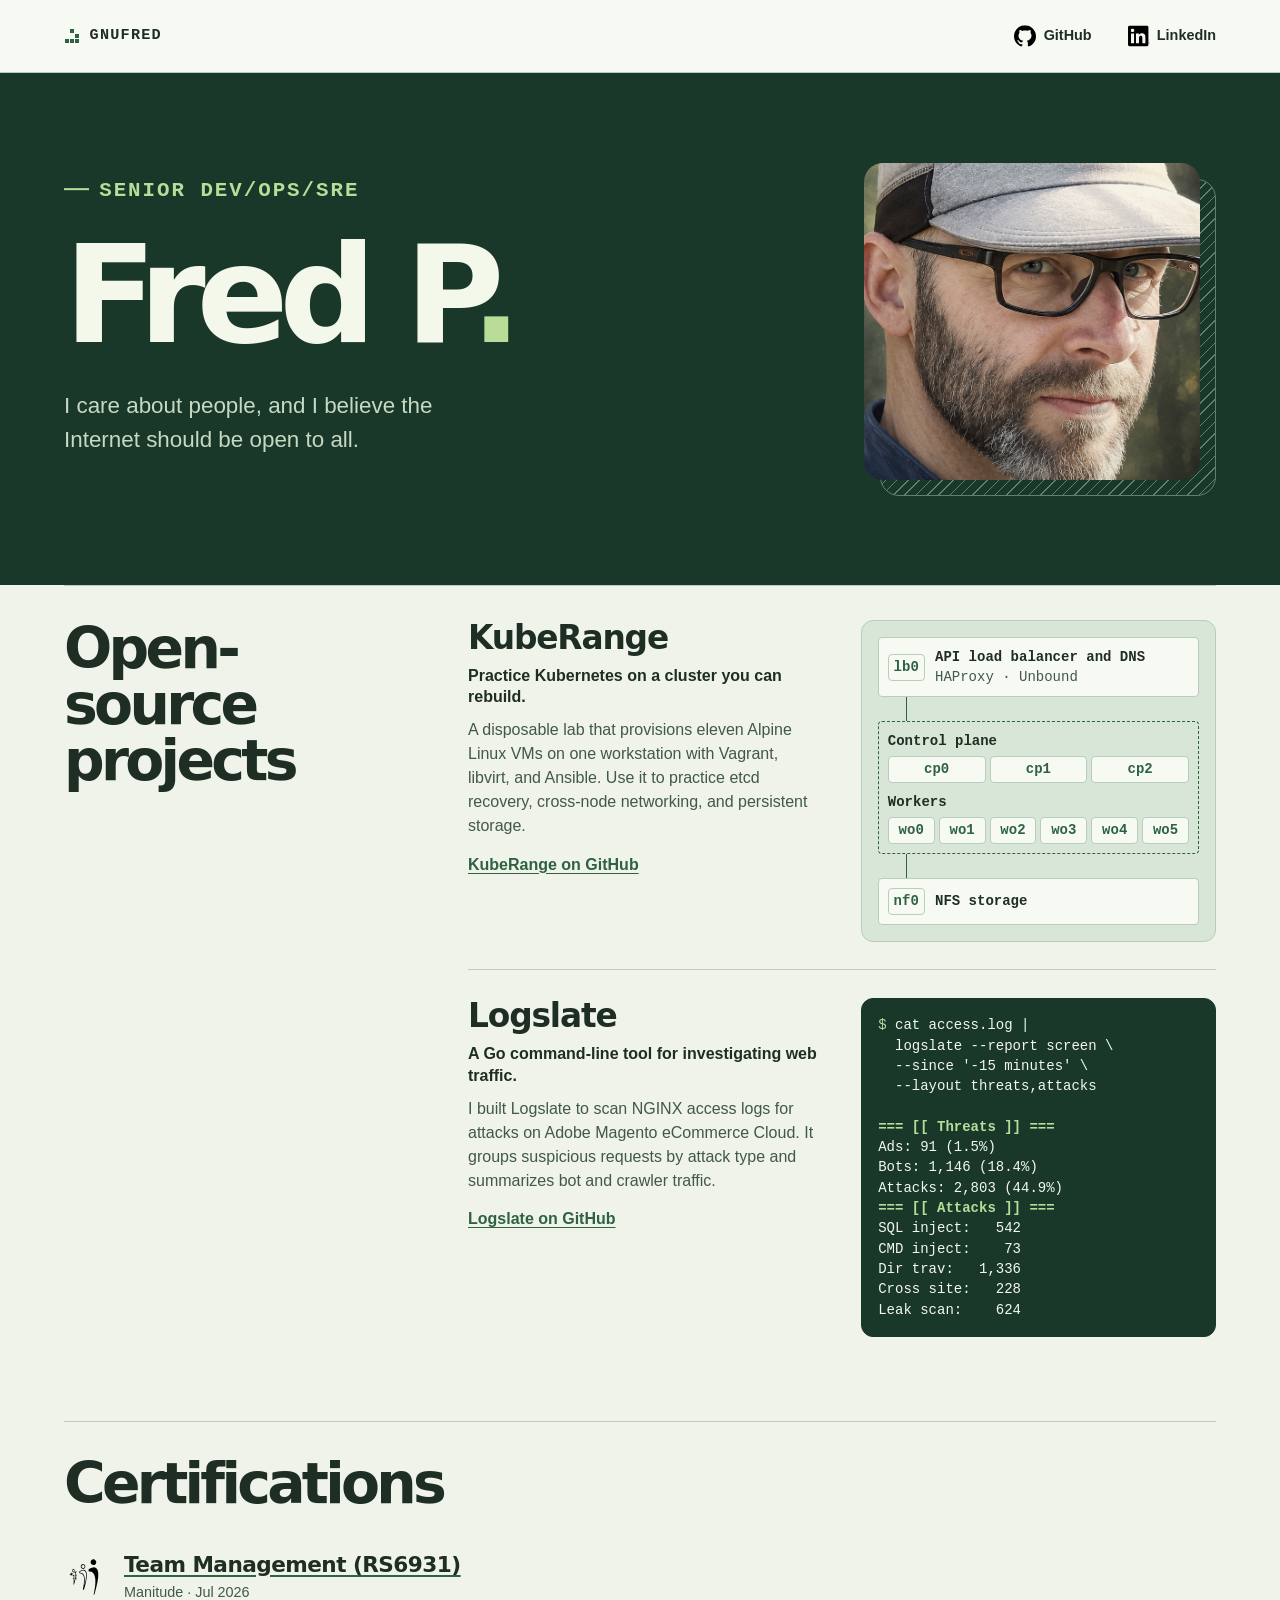
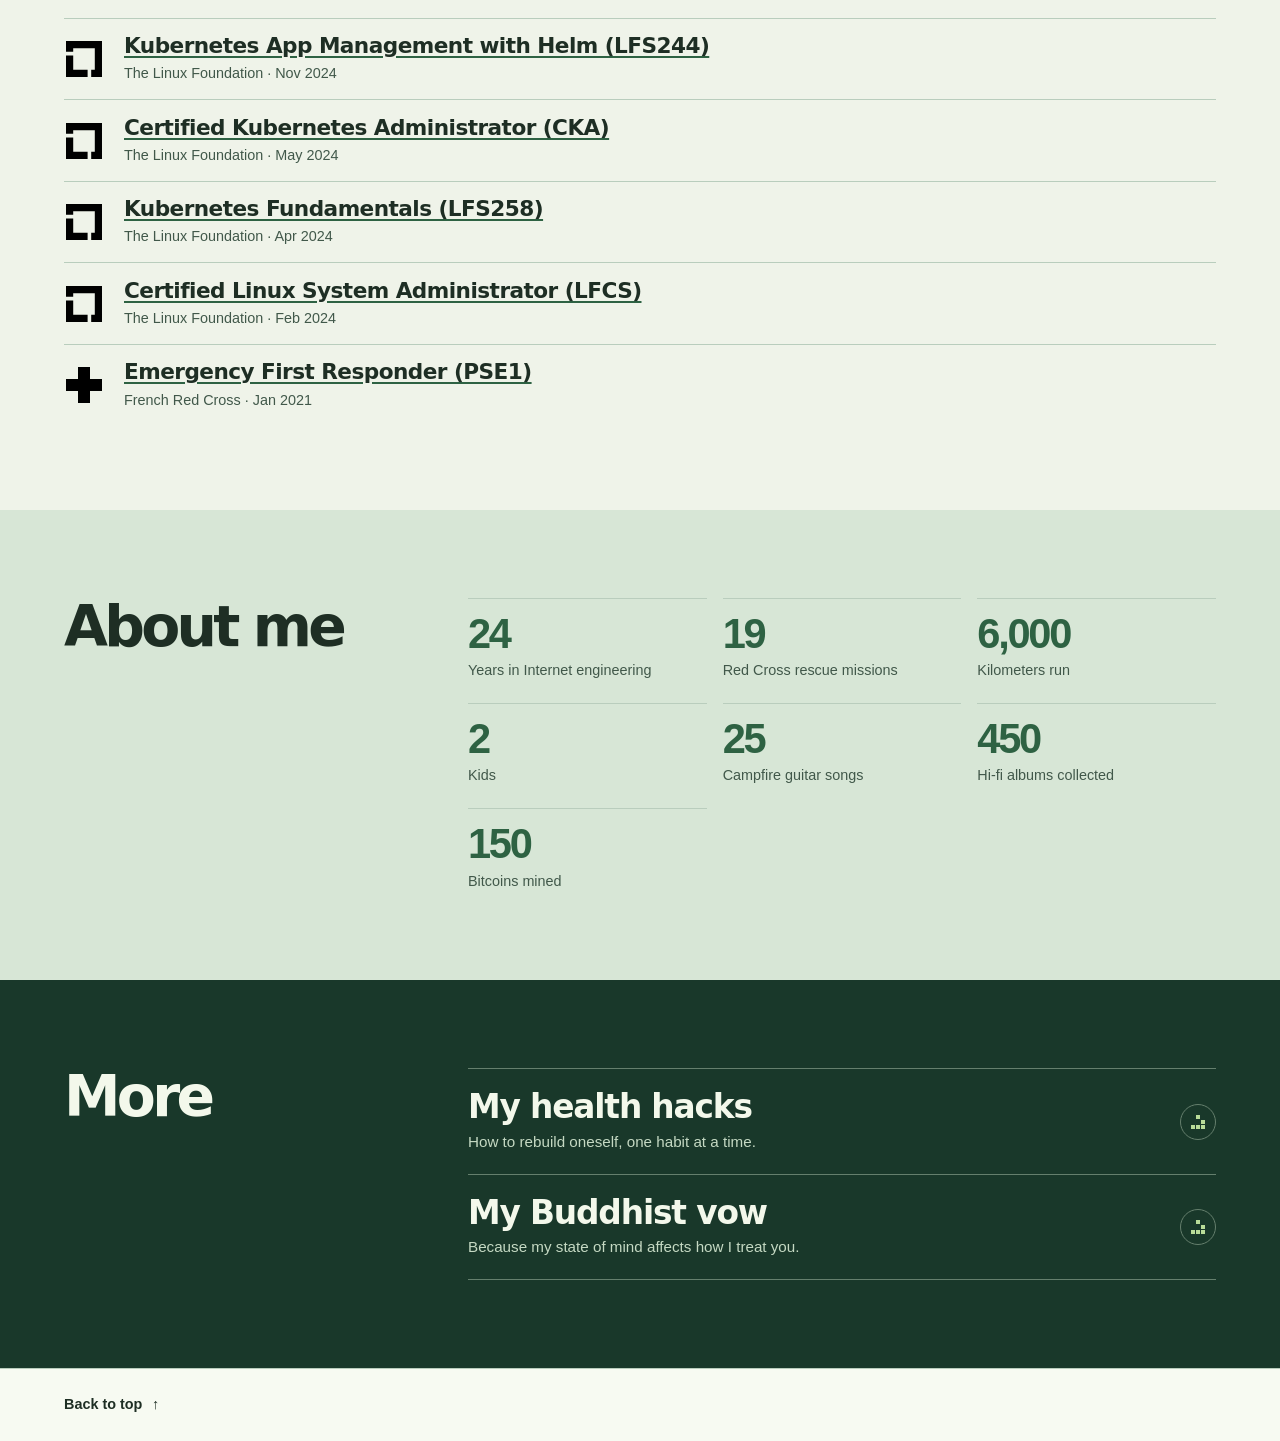
==== docs/index.html @ 196056a7 "Apply Canopy theme across portfolio" ====
<!doctype html>
<html lang="en">
<head>
  <meta charset="utf-8">
  <meta name="viewport" content="width=device-width, initial-scale=1">
  <meta name="description" content="Fred Potvin, also known as GNUFRED. Internet engineer, Senior SRE, and maker of open-source tools in Go.">
  <meta name="theme-color" content="#f7faf2" media="(prefers-color-scheme: light)">
  <meta name="theme-color" content="#1b2921" media="(prefers-color-scheme: dark)">
  <title>Fred Potvin · GNUFRED</title>
  <link rel="icon" type="image/png" href="favicon.png">
  <link rel="stylesheet" href="styles.css">
</head>
<body id="top" class="home-page">
  <a class="skip" href="#main">Skip to content</a>

  <header class="site-header">
    <div class="wrap site-bar">
      <a class="wordmark" href="#top">GNUFRED</a>
      <nav class="site-links" aria-label="Profile links">
        <a href="https://github.com/gnufred">
          <img src="logos/github.svg" alt="" width="22" height="22">
          GitHub
        </a>
        <a href="https://www.linkedin.com/in/gnufred/">
          <img src="logos/linkedin.svg" alt="" width="22" height="22">
          LinkedIn
        </a>
      </nav>
    </div>
  </header>

  <main id="main" tabindex="-1">
    <section class="forest-band" aria-labelledby="intro-heading">
      <div class="wrap hero">
        <div>
          <p class="overline">Senior Dev/Ops/SRE</p>
          <h1 id="intro-heading">Fred P<b aria-hidden="true">.</b></h1>
          <p class="hero-description">I care about people, and I believe the Internet should be open to all.</p>
        </div>
        <figure class="portrait">
          <img src="avatar.webp" alt="Portrait of Fred Potvin" width="740" height="740">
        </figure>
      </div>
    </section>

    <section id="projects" class="wrap section-grid projects" aria-labelledby="projects-heading">
      <h2 id="projects-heading" class="section-title">Open-source projects</h2>

      <div>
        <article class="project" aria-labelledby="kuberange-heading">
          <div>
            <h3 id="kuberange-heading">KubeRange</h3>
            <p class="project-tagline">Practice Kubernetes on a cluster you can rebuild.</p>
            <p class="project-summary">
              A disposable lab that provisions eleven Alpine Linux VMs on one workstation with Vagrant, libvirt, and
              Ansible. Use it to practice etcd recovery, cross-node networking, and persistent storage.
            </p>
            <a class="project-link" href="https://github.com/gnufred/kuberange">KubeRange on GitHub</a>
          </div>

          <figure class="project-example topology" aria-label="KubeRange VM topology">
            <div class="topology-service">
              <code class="vm">lb0</code>
              <div>
                <p class="topology-role">API load balancer and DNS</p>
                <p class="topology-detail">HAProxy · Unbound</p>
              </div>
            </div>
            <div class="topology-connection" aria-hidden="true"></div>

            <div class="topology-cluster" role="group" aria-label="Control plane and workers">
              <p class="topology-role">Control plane</p>
              <ul class="vm-list" role="list" aria-label="Control plane nodes">
                <li><code class="vm">cp0</code></li>
                <li><code class="vm">cp1</code></li>
                <li><code class="vm">cp2</code></li>
              </ul>
              <p class="topology-role">Workers</p>
              <ul class="vm-list worker-nodes" role="list" aria-label="Worker nodes">
                <li><code class="vm">wo0</code></li>
                <li><code class="vm">wo1</code></li>
                <li><code class="vm">wo2</code></li>
                <li><code class="vm">wo3</code></li>
                <li><code class="vm">wo4</code></li>
                <li><code class="vm">wo5</code></li>
              </ul>
            </div>

            <div class="topology-connection" aria-hidden="true"></div>
            <div class="topology-service">
              <code class="vm">nf0</code>
              <p class="topology-role">NFS storage</p>
            </div>
          </figure>
        </article>

        <article class="project" aria-labelledby="logslate-heading">
          <div>
            <h3 id="logslate-heading">Logslate</h3>
            <p class="project-tagline">A Go command-line tool for investigating web traffic.</p>
            <p class="project-summary">
              I built Logslate to scan NGINX access logs for attacks on Adobe Magento eCommerce Cloud. It groups
              suspicious requests by attack type and summarizes bot and crawler traffic.
            </p>
            <a class="project-link" href="https://github.com/gnufred/logslate">Logslate on GitHub</a>
          </div>

          <figure class="project-example log-report" aria-label="Illustrative Logslate report for a 15-minute attack burst">
            <pre><code><span class="terminal-prompt" aria-hidden="true">$ </span>cat access.log |
  logslate --report screen \
  --since '-15 minutes' \
  --layout threats,attacks</code>

<strong class="report-section">=== [[ Threats ]] ===</strong>
Ads: 91 (1.5%)
Bots: 1,146 (18.4%)
Attacks: 2,803 (44.9%)
<strong class="report-section">=== [[ Attacks ]] ===</strong>
SQL inject:   542
CMD inject:    73
Dir trav:   1,336
Cross site:   228
Leak scan:    624</pre>
          </figure>
        </article>
      </div>
    </section>

    <section id="certifications" class="wrap credentials" aria-labelledby="certifications-heading">
      <h2 id="certifications-heading" class="section-title">Certifications</h2>
      <ul class="credential-list" role="list">
        <li>
          <img src="logos/manitude.svg" alt="" width="36" height="36">
          <div>
            <h3>
              <a
                href="https://media.licdn.com/dms/image/v2/D4E2DAQHZN0grtKJC2w/profile-treasury-document-images_1280/B4EZ9gdmr2JkAg-/1/1784029801966?e=1796256000&amp;v=beta&amp;t=R4Opvwq05md3q-zzo11zj33xvvOJPJdWmqBcYM3lA8s"
                target="_blank"
                rel="noopener"
              >
                Team Management (RS6931)
              </a>
            </h3>
            <p>Manitude · <time datetime="2026-07-14">Jul 2026</time></p>
          </div>
        </li>
        <li>
          <img src="logos/linux-foundation.svg" alt="" width="36" height="36">
          <div>
            <h3>
              <a
                href="https://ti-user-certificates.s3.amazonaws.com/e0df7fbf-a057-42af-8a1f-590912be5460/2b01f0e0-397b-49b8-a81e-1f0628e10548-frdric-potvin-897eb1f2-0c5d-432e-9e14-5fa20504a81c-certificate.pdf"
                target="_blank"
                rel="noopener"
              >
                Kubernetes App Management with Helm (LFS244)
              </a>
            </h3>
            <p>The Linux Foundation · <time datetime="2024-11-04">Nov 2024</time></p>
          </div>
        </li>
        <li>
          <img src="logos/linux-foundation.svg" alt="" width="36" height="36">
          <div>
            <h3>
              <a
                href="https://ti-user-certificates.s3.amazonaws.com/e0df7fbf-a057-42af-8a1f-590912be5460/2b01f0e0-397b-49b8-a81e-1f0628e10548-frdric-potvin-e4366b32-2f13-452a-accb-adf0ece8782f-certificate.pdf"
                target="_blank"
                rel="noopener"
              >
                Certified Kubernetes Administrator (CKA)
              </a>
            </h3>
            <p>The Linux Foundation · <time datetime="2024-05-13">May 2024</time></p>
          </div>
        </li>
        <li>
          <img src="logos/linux-foundation.svg" alt="" width="36" height="36">
          <div>
            <h3>
              <a
                href="https://ti-user-certificates.s3.amazonaws.com/e0df7fbf-a057-42af-8a1f-590912be5460/2b01f0e0-397b-49b8-a81e-1f0628e10548-frederic-potvin-71e80add-19bb-489d-bf43-bf83a5e9be5e-certificate.pdf"
                target="_blank"
                rel="noopener"
              >
                Kubernetes Fundamentals (LFS258)
              </a>
            </h3>
            <p>The Linux Foundation · <time datetime="2024-04-23">Apr 2024</time></p>
          </div>
        </li>
        <li>
          <img src="logos/linux-foundation.svg" alt="" width="36" height="36">
          <div>
            <h3>
              <a
                href="https://ti-user-certificates.s3.amazonaws.com/e0df7fbf-a057-42af-8a1f-590912be5460/2b01f0e0-397b-49b8-a81e-1f0628e10548-frederic-potvin-5a5f270c-2b75-45e6-b648-f28a23c01577-certificate.pdf"
                target="_blank"
                rel="noopener"
              >
                Certified Linux System Administrator (LFCS)
              </a>
            </h3>
            <p>The Linux Foundation · <time datetime="2024-02-05">Feb 2024</time></p>
          </div>
        </li>
        <li>
          <img src="logos/french-red-cross.svg" alt="" width="36" height="36">
          <div>
            <h3>
              <a
                href="https://media.licdn.com/dms/image/v2/D4E2DAQExrx0nOdPYRg/profile-treasury-image-shrink_8192_8192/profile-treasury-image-shrink_8192_8192/0/1704968006458?e=1795701600&amp;v=beta&amp;t=cQWqxdscvi65X_H1qLHJUyTClcILxbLe9xKwZqeEB6w"
                target="_blank"
                rel="noopener"
              >
                Emergency First Responder (PSE1)
              </a>
            </h3>
            <p>French Red Cross · <time datetime="2021-01">Jan 2021</time></p>
          </div>
        </li>
      </ul>
    </section>

    <section id="about" class="about" aria-labelledby="about-heading">
      <div class="wrap section-grid">
        <h2 id="about-heading" class="section-title">About me</h2>
        <dl class="facts">
          <div>
            <dt>Years in Internet engineering</dt>
            <dd>24</dd>
          </div>
          <div>
            <dt>Red Cross rescue missions</dt>
            <dd>19</dd>
          </div>
          <div>
            <dt>Kilometers run</dt>
            <dd>6,000</dd>
          </div>
          <div>
            <dt>Kids</dt>
            <dd>2</dd>
          </div>
          <div>
            <dt>Campfire guitar songs</dt>
            <dd>25</dd>
          </div>
          <div>
            <dt>Hi-fi albums collected</dt>
            <dd>450</dd>
          </div>
          <div>
            <dt>Bitcoins mined</dt>
            <dd>150</dd>
          </div>
        </dl>
      </div>
    </section>

    <section id="more" class="more forest-band" aria-labelledby="more-heading">
      <div class="wrap section-grid">
        <h2 id="more-heading" class="section-title">More</h2>
        <div class="stories">
          <a
            class="story-link"
            id="health-hacks"
            href="health-hacks.html"
            aria-labelledby="health-title"
            aria-describedby="health-hacks-description"
          >
            <h3 class="story-title" id="health-title">My health hacks</h3>
            <p class="story-description" id="health-hacks-description">How to rebuild oneself, one habit at a time.</p>
            <span class="story-mark" aria-hidden="true"></span>
          </a>
          <a
            class="story-link"
            id="buddhist-vow"
            href="buddhist-vow.html"
            aria-labelledby="vow-title"
            aria-describedby="buddhist-vow-description"
          >
            <h3 class="story-title" id="vow-title">My Buddhist vow</h3>
            <p class="story-description" id="buddhist-vow-description">Because my state of mind affects how I treat you.</p>
            <span class="story-mark" aria-hidden="true"></span>
          </a>
        </div>
      </div>
    </section>
  </main>

  <footer class="site-footer">
    <nav class="wrap site-bar" aria-label="Footer navigation">
      <a href="#top">Back to top&nbsp;<span aria-hidden="true">↑</span></a>
    </nav>
  </footer>
</body>
</html>
---- docs/styles.css ----
:root {
  color-scheme: light;
  --paper: #eff3e9;
  --surface: #f7faf2;
  --ink: #1e2e24;
  --muted: #41584a;
  --line: #b9cdbd;
  --sage: #d7e6d6;
  --moss: #2e6243;
  --pine: #19382a;
  --on-pine: #f3f8eb;
  --on-pine-muted: #c5d9c3;
  --on-pine-accent: #b9dc99;
  --on-pine-line: color-mix(in srgb, var(--on-pine-muted) 44%, var(--pine));
  --link-visited: #644e67;
  --sans: "Helvetica Neue", Arial, sans-serif;
  --display: system-ui, sans-serif;
  --mono: "SFMono-Regular", Consolas, "Liberation Mono", monospace;
  --gutter: clamp(1.25rem, 5vw, 4rem);
}

@media screen and (prefers-color-scheme: dark) {
  :root {
    color-scheme: dark;
    --paper: #141e19;
    --surface: #1b2921;
    --ink: #ecf4eb;
    --muted: #b8cebe;
    --line: #3b5645;
    --sage: #2c4638;
    --moss: #9bd0aa;
    --pine: #213d31;
    --link-visited: #bfa6c8;
  }

  .site-links img, .credential-list img { filter: invert(1); }
}

*, *::before, *::after { box-sizing: border-box; }

body {
  margin: 0;
  background: var(--paper);
  color: var(--ink);
  font-family: var(--sans);
  line-height: 1.5;
}

h1, h2, h3 {
  font-family: var(--display);
  font-weight: 760;
}

a { color: inherit; }

a:focus-visible {
  outline: 2px solid var(--moss);
  outline-offset: 5px;
}

.wrap {
  width: min(100% - 2 * var(--gutter), 73rem);
  margin-inline: auto;
}

.forest-band {
  background: var(--pine);
  color: var(--on-pine);
}

.forest-band a:focus-visible { outline-color: var(--on-pine-accent); }

.skip {
  position: absolute;
  z-index: 1;
  top: -5rem;
  left: 1rem;
  padding: .65rem 1rem;
  background: var(--pine);
  color: var(--on-pine);
}

.skip:focus { top: 1rem; }

/* Site header and footer */

.site-header, .site-footer { background: var(--surface); }
.site-header { border-bottom: 1px solid var(--line); }
.site-footer { border-top: 1px solid var(--line); }

.site-bar {
  display: flex;
  flex-wrap: wrap;
  align-items: center;
  justify-content: space-between;
  gap: .25rem .75rem;
  min-height: 4.5rem;
  padding-block: .4rem;
}

.site-links {
  display: flex;
  flex-wrap: wrap;
  align-items: center;
  gap: clamp(.65rem, 3vw, 2.25rem);
}

.site-links a, .site-footer a {
  display: inline-flex;
  align-items: center;
  min-height: 2.75rem;
  font-size: .9rem;
  font-weight: 700;
  text-decoration: none;
}

.site-links a { gap: .45rem; }
.site-links img { flex: none; }

.site-links a:hover, .site-footer a:hover { text-decoration: underline; }

.wordmark {
  display: inline-flex;
  align-items: center;
  gap: .6rem;
  min-height: 2.75rem;
  font: 700 .95rem/1 var(--mono);
  letter-spacing: .08em;
  text-decoration: none;
}

.wordmark::before, .story-mark::before {
  content: "";
  flex: none;
  width: 16px;
  height: 16px;
  background: currentColor;
  mask: url("glider.svg") center no-repeat;
}

.wordmark::before { color: var(--moss); }
.site-footer .site-bar { justify-content: flex-start; }
.site-footer a { gap: .35rem; }

/* Homepage */

:where(.home-page) :is(h1, h2, h3, p, figure, dl, dd) { margin: 0; }

.section-title {
  font-size: clamp(2.1rem, 4.5vw, 3.55rem);
  line-height: .99;
  letter-spacing: -.065em;
}

.section-grid {
  display: grid;
  grid-template-columns: minmax(0, 1fr) minmax(0, 2.2fr);
  align-items: start;
  gap: 1.6rem clamp(2rem, 5vw, 4rem);
}

.hero {
  display: grid;
  grid-template-columns: minmax(0, 1.22fr) minmax(0, 1fr);
  align-items: center;
  gap: clamp(2rem, 7vw, 6rem);
  padding-block: clamp(3.25rem, 7vw, 6rem);
}

.overline {
  font: 700 clamp(1rem, 1.9vw, 1.3rem)/1.45 var(--mono);
  letter-spacing: .095em;
  text-transform: uppercase;
  display: flex;
  align-items: baseline;
  gap: .65rem;
  color: var(--on-pine-accent);
}

.overline::before {
  content: "";
  flex: 0 0 1.55rem;
  height: 2px;
  background: currentColor;
  transform: translateY(-.25em);
  transform: translateY(calc(1px - .5cap));
}

.hero h1 {
  margin-block: .2em .23em;
  font-size: clamp(5rem, 10.6vw, 10rem);
  line-height: .92;
  letter-spacing: -.068em;
}

.hero h1 b {
  color: var(--on-pine-accent);
  font-weight: inherit;
}

.hero-description {
  max-width: 32ch;
  margin-block: 1.9rem 1.6rem;
  color: var(--on-pine-muted);
  font-size: clamp(1.125rem, 2vw, 1.4rem);
}

.portrait {
  width: min(100%, 22rem);
  justify-self: end;
  position: relative;
  isolation: isolate;
  padding: 0 1rem 1rem 0;
}

.portrait::before {
  content: "";
  position: absolute;
  inset: 1rem 0 0 1rem;
  z-index: -1;
  border: 1px solid var(--on-pine-line);
  border-radius: 19px;
  background: repeating-linear-gradient(135deg, transparent 0 7px, var(--on-pine-line) 7px 8px);
}

.portrait img {
  display: block;
  width: 100%;
  height: auto;
  aspect-ratio: 1.06;
  object-fit: cover;
  object-position: center 42%;
  border-radius: 19px;
  filter: saturate(.68) contrast(.97);
}

.projects, .credentials {
  padding-block: 2.1rem clamp(3.5rem, 7vw, 5.25rem);
  border-top: 1px solid var(--line);
}

/* Open-source projects */

.project {
  display: grid;
  grid-template-columns: repeat(2, minmax(0, 1fr));
  align-items: start;
  gap: 1rem clamp(1.5rem, 3vw, 3rem);
}

.project + .project {
  margin-top: 1.75rem;
  padding-top: 1.75rem;
  border-top: 1px solid var(--line);
}

.project-tagline {
  margin-block: .45rem .65rem;
  font-weight: 700;
  line-height: 1.35;
}

.project-summary { color: var(--muted); }

.project-link {
  display: inline-block;
  margin-top: .25rem;
  padding-block: .65rem;
  color: var(--moss);
  font-weight: 700;
  text-underline-offset: .16em;
}

.project-example {
  padding: 1rem;
  border: 1px solid var(--line);
  border-radius: 12px;
  font: .875rem/1.45 var(--mono);
}

/* KubeRange topology */

.topology {
  container-type: inline-size;
  background: var(--sage);
}

.topology-service {
  display: flex;
  align-items: center;
  gap: .65rem;
  padding: .55rem;
  border: 1px solid var(--line);
  background: var(--surface);
}

.topology-connection {
  height: 1.5rem;
  margin-inline-start: 1.75rem;
  border-inline-start: 1px solid var(--moss);
}

.topology-cluster {
  padding: .55rem;
  border: 1px dashed var(--moss);
}

.topology-role { font-weight: 700; }
.topology-detail { color: var(--muted); }

.vm-list {
  display: grid;
  grid-template-columns: repeat(3, minmax(0, 1fr));
  gap: .25rem;
  margin: .3rem 0 0;
  padding: 0;
  list-style: none;
}

.vm-list + .topology-role { margin-top: .55rem; }
.worker-nodes { grid-template-columns: repeat(6, minmax(0, 1fr)); }

.vm {
  display: block;
  padding: .15rem .3rem;
  border: 1px solid var(--line);
  background: var(--surface);
  color: var(--moss);
  font: inherit;
  font-weight: 700;
  text-align: center;
}

.topology-service, .topology-cluster, .vm { border-radius: 4px; }

@container (max-width: 15rem) {
  .worker-nodes { grid-template-columns: repeat(3, minmax(0, 1fr)); }
}

/* Logslate terminal report */

.log-report {
  background: var(--pine);
  border-color: var(--pine);
  color: var(--on-pine);
}

.log-report pre {
  margin: 0;
  white-space: pre-wrap;
  overflow-wrap: anywhere;
}

.log-report pre, .log-report code { font: inherit; }
.terminal-prompt, .report-section { color: var(--on-pine-accent); }

/* Certifications */

.credential-list {
  margin: 1.6rem 0 0;
  padding: 0;
  list-style: none;
}

.credential-list > li {
  display: grid;
  grid-template-columns: 2.5rem minmax(0, 1fr);
  align-items: center;
  gap: clamp(.75rem, 2vw, 1.25rem);
  padding-block: .9rem;
}

.credential-list > li + li { border-top: 1px solid var(--line); }

.credential-list img { justify-self: center; }

.credential-list h3 {
  font-size: clamp(1.05rem, 2vw, 1.35rem);
  line-height: 1.25;
  letter-spacing: -.025em;
}

.credential-list a {
  text-decoration-line: underline;
  text-decoration-color: var(--moss);
  text-underline-offset: .16em;
}

.credential-list a:is(:hover, :focus-visible),
.project-link:is(:hover, :focus-visible) {
  color: var(--moss);
  text-decoration-color: currentColor;
  text-decoration-thickness: .13em;
}

.credential-list p {
  margin-top: .2rem;
  color: var(--muted);
  font-size: .9rem;
}

.about, .more { padding-block: clamp(3.35rem, 7vw, 5.5rem); }

.about { background: var(--sage); }

.facts {
  display: grid;
  grid-template-columns: repeat(3, minmax(0, 1fr));
  gap: 1.3rem 1rem;
}

.facts > div {
  display: flex;
  flex-direction: column-reverse;
  justify-content: flex-end;
  gap: .25rem;
  padding-top: .75rem;
  border-top: 1px solid var(--line);
}

.facts dt {
  color: var(--muted);
  font-size: .9rem;
}

.facts dd {
  color: var(--moss);
  font-size: clamp(1.7rem, 3.3vw, 2.6rem);
  font-weight: 700;
  line-height: 1.1;
  letter-spacing: -.055em;
  font-variant-numeric: tabular-nums;
}

.stories { border-top: 1px solid var(--on-pine-line); }

.story-link {
  display: grid;
  grid-template-columns: minmax(0, 1fr) auto;
  align-items: center;
  gap: .25rem 1rem;
  padding-block: 1.25rem;
  border-bottom: 1px solid var(--on-pine-line);
  text-decoration: none;
}

.story-title, .project h3 {
  font-size: clamp(1.45rem, 3vw, 2.05rem);
  line-height: 1.15;
  letter-spacing: -.035em;
}

.story-title { text-underline-offset: .16em; }

.story-link:is(:hover, :focus-visible) .story-title { text-decoration: underline; }

.story-description {
  /* Keep both text rows in one column when print hides the mark. */
  grid-column: 1;
  color: var(--on-pine-muted);
  font-size: .95rem;
}

.story-mark {
  display: grid;
  place-items: center;
  grid-column: 2;
  grid-row: 1 / span 2;
  width: 2.25rem;
  height: 2.25rem;
  border: 1px solid var(--on-pine-line);
  border-radius: 50%;
  color: var(--on-pine-accent);
}

.story-link:is(:hover, :focus-visible) .story-mark {
  border-color: var(--on-pine);
  background: var(--on-pine);
  color: var(--pine);
}

/* Articles */

.article-column {
  max-width: 43rem;
  overflow-wrap: anywhere;
}

.article-header {
  padding-block: clamp(2.75rem, 7vw, 5.5rem);
}

.article-header h1 {
  margin: 0;
  font-size: clamp(2.65rem, 7vw, 5rem);
  line-height: .99;
  letter-spacing: -.065em;
}

.article-header p {
  margin: .9rem 0 0;
  color: var(--on-pine-muted);
  font-size: clamp(1rem, 2.25vw, 1.2rem);
}

.prose {
  padding-block: clamp(2.75rem, 8vw, 6rem);
  font: clamp(1.1rem, 2.4vw, 1.23rem)/1.65 Georgia, "Times New Roman", serif;
}

.prose :is(h2, h3) {
  margin: 1.7em 0 .45em;
  line-height: 1.2;
  letter-spacing: -.035em;
}

.prose h2 { font-size: clamp(1.45rem, 3.5vw, 1.95rem); }
.prose h3 { font-size: 1.25rem; }
.prose > :first-child { margin-top: 0; }
.prose > :last-child { margin-bottom: 0; }
.prose :is(ul, ol) { padding-inline-start: 1.4em; }
.prose li + li { margin-top: .4em; }

.prose a {
  color: var(--moss);
  text-decoration-line: underline;
  text-underline-offset: .18em;
}

.prose a:visited { color: var(--link-visited); }
.prose a:is(:hover, :focus-visible) { text-decoration-thickness: .13em; }

.prose hr {
  margin-block: 2rem;
  border: 0;
  border-top: 1px solid var(--line);
}

@media (max-width: 60rem) {
  .projects { grid-template-columns: 1fr; }
}

@media (max-width: 53rem) {
  .hero { gap: 2rem; }
  .hero h1 { font-size: clamp(4.6rem, 11.8vw, 7rem); }
  .section-grid { grid-template-columns: 1fr; }
}

@media (max-width: 38rem) {
  .hero { grid-template-columns: 1fr; }
  .project { grid-template-columns: 1fr; }
  .hero h1 { font-size: clamp(4.3rem, 15vw, 6rem); }
  .portrait {
    width: min(100%, 20rem);
    justify-self: start;
  }
  .facts { grid-template-columns: repeat(2, minmax(0, 1fr)); }
}

@media (max-width: 28rem) {
  .site-bar, .site-links { column-gap: .65rem; }
}

@media (forced-colors: active) {
  .story-title { text-decoration: underline; }

  /* Keep the masked gliders visible in the user's palette. */
  .wordmark::before, .story-mark::before {
    forced-color-adjust: none;
    background-color: LinkText;
  }
}

@media print {
  :root {
    --paper: white;
    --surface: white;
    --ink: black;
    --muted: #333;
    --line: #ccc;
    --sage: white;
    --moss: black;
    --pine: white;
    --on-pine: black;
    --on-pine-muted: #333;
    --on-pine-accent: black;
    --on-pine-line: #ccc;
  }

  .site-header, .site-footer, .skip, .story-mark { display: none; }
  .hero, .projects, .about, .more, .article-header, .prose { padding-block: 1rem; }
  .hero h1 { font-size: 4.5rem; }
  .portrait::before { display: none; }
  .log-report { border-color: var(--line); }
  .prose a, .prose a:visited { color: inherit; }
}
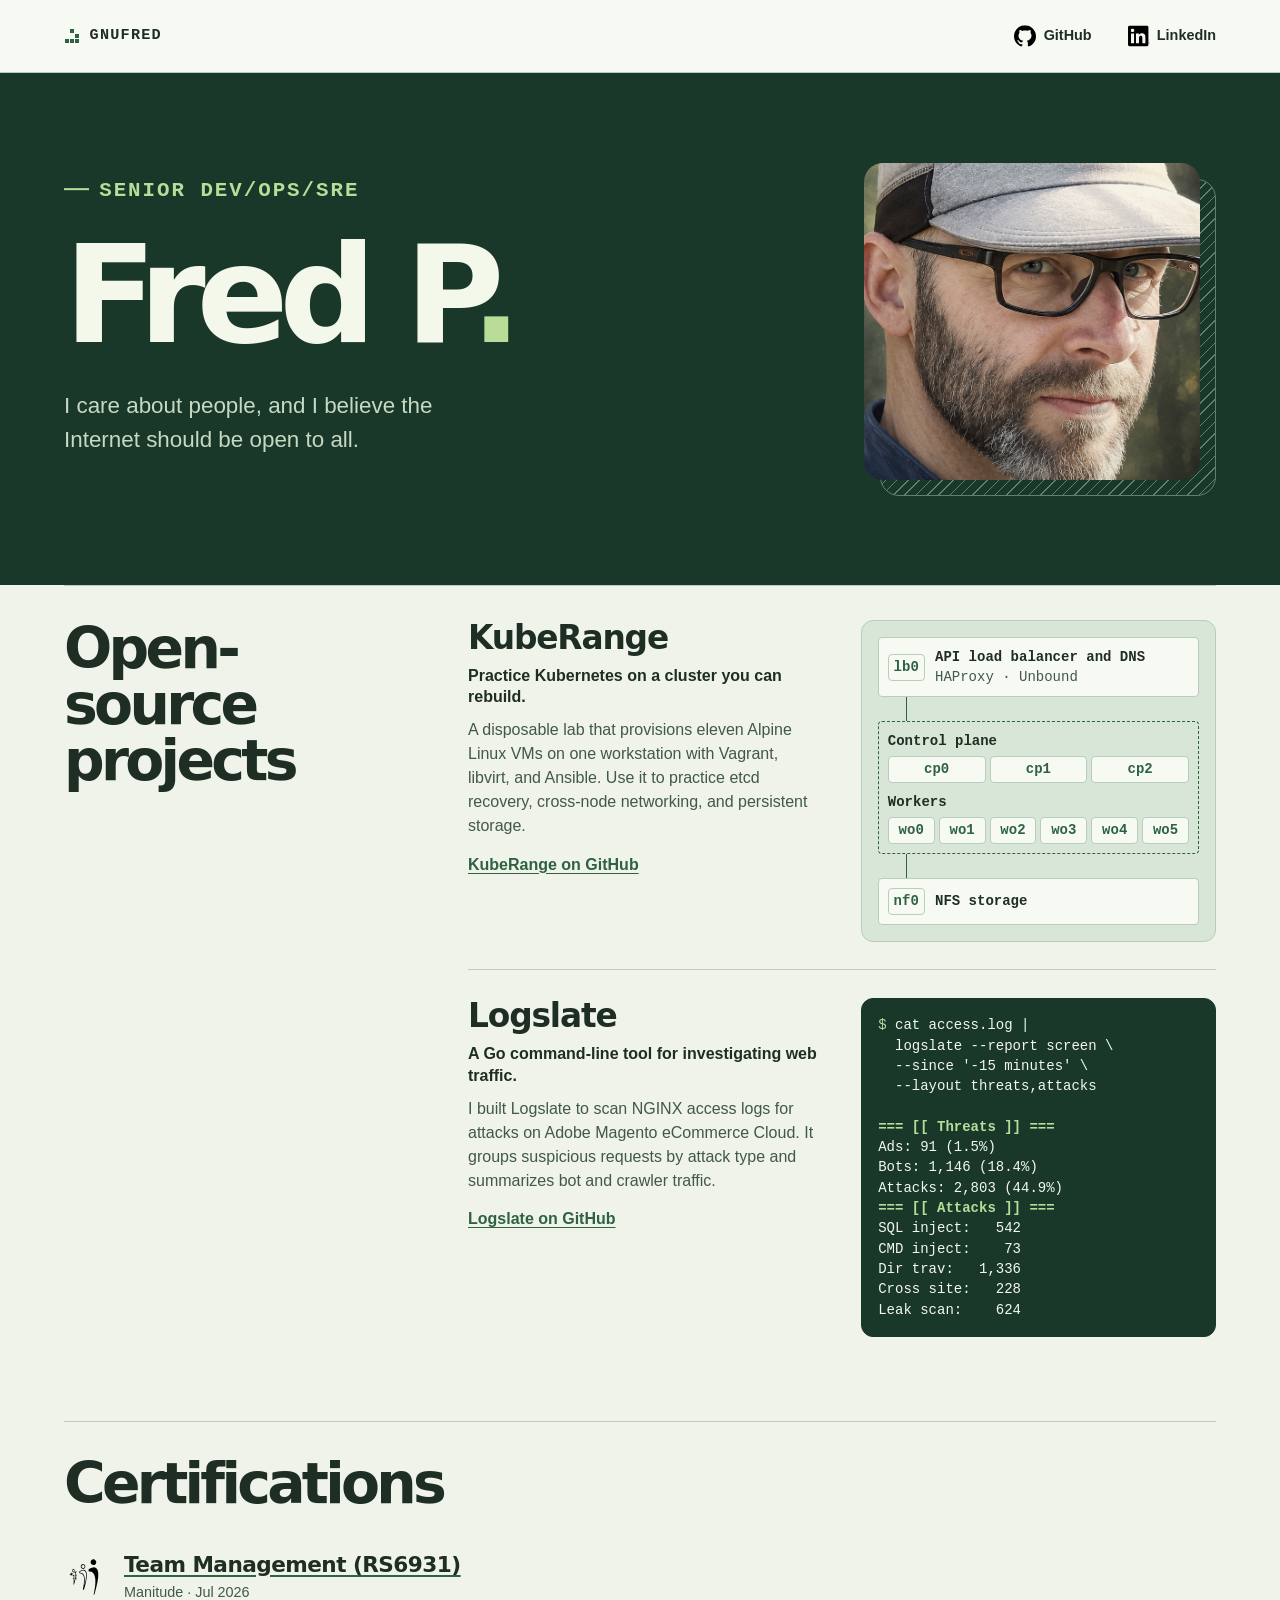
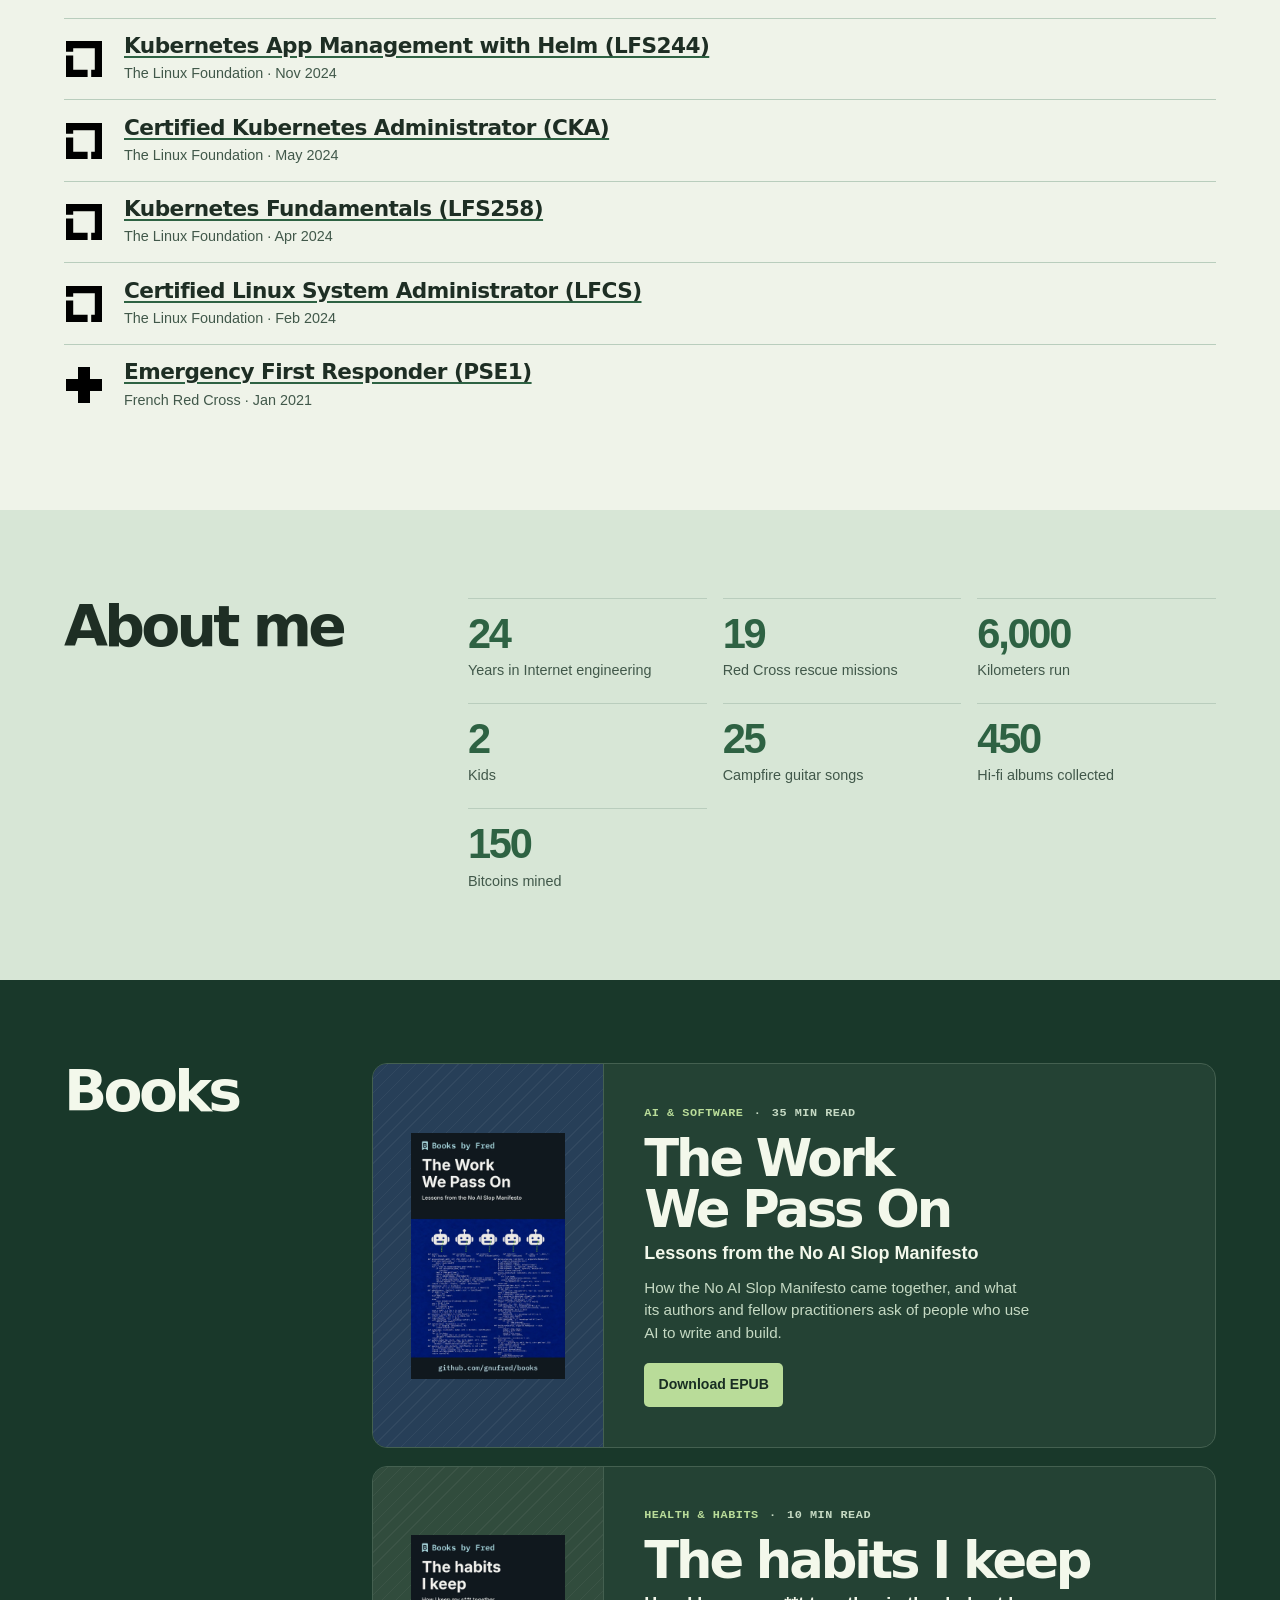
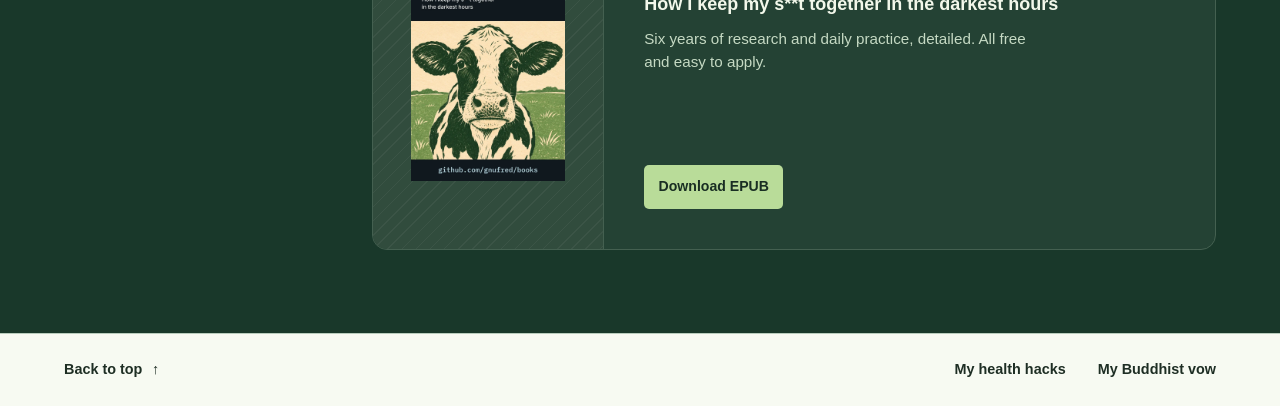
==== commit 03e18094: "Showcase books on the homepage" ====
--- a/docs/index.html
+++ b/docs/index.html
@@ -258,32 +258,63 @@
       </div>
     </section>
 
-    <section id="more" class="more forest-band" aria-labelledby="more-heading">
-      <div class="wrap section-grid">
-        <h2 id="more-heading" class="section-title">More</h2>
-        <div class="stories">
-          <a
-            class="story-link"
-            id="health-hacks"
-            href="health-hacks.html"
-            aria-labelledby="health-title"
-            aria-describedby="health-hacks-description"
-          >
-            <h3 class="story-title" id="health-title">My health hacks</h3>
-            <p class="story-description" id="health-hacks-description">How to rebuild oneself, one habit at a time.</p>
-            <span class="story-mark" aria-hidden="true"></span>
-          </a>
-          <a
-            class="story-link"
-            id="buddhist-vow"
-            href="buddhist-vow.html"
-            aria-labelledby="vow-title"
-            aria-describedby="buddhist-vow-description"
-          >
-            <h3 class="story-title" id="vow-title">My Buddhist vow</h3>
-            <p class="story-description" id="buddhist-vow-description">Because my state of mind affects how I treat you.</p>
-            <span class="story-mark" aria-hidden="true"></span>
-          </a>
+    <section id="books" class="books-band forest-band" aria-labelledby="books-heading">
+      <div id="more" class="wrap section-grid books-layout">
+        <h2 id="books-heading" class="section-title">Books</h2>
+
+        <div class="books-list">
+          <article class="book-entry" aria-labelledby="work-title">
+            <div class="book-art book-art--blue">
+              <img class="book-cover" src="books-assets/the-work-we-pass-on.webp" width="800" height="1280" alt="">
+            </div>
+            <div class="book-copy">
+              <p class="book-meta">
+                <span class="book-category">AI &amp; software</span>
+                <span aria-hidden="true">·</span>
+                <time datetime="PT35M">35 min read</time>
+              </p>
+              <h3 id="work-title">The Work We Pass On</h3>
+              <p class="book-subtitle">Lessons from the No AI Slop Manifesto</p>
+              <p class="book-summary">
+                How the No AI Slop Manifesto came together, and what its authors and fellow practitioners ask of
+                people who use AI to write and build.
+              </p>
+              <a
+                class="book-download"
+                href="books-assets/the-work-we-pass-on.epub"
+                download
+                aria-label="Download EPUB for The Work We Pass On"
+              >
+                Download EPUB
+              </a>
+            </div>
+          </article>
+
+          <article class="book-entry" aria-labelledby="habits-title">
+            <div class="book-art">
+              <img class="book-cover" src="books-assets/the-habits-i-keep.webp" width="800" height="1280" alt="">
+            </div>
+            <div class="book-copy">
+              <p class="book-meta">
+                <span class="book-category">Health &amp; habits</span>
+                <span aria-hidden="true">·</span>
+                <time datetime="PT10M">10 min read</time>
+              </p>
+              <h3 id="habits-title">The habits I keep</h3>
+              <p class="book-subtitle">How I keep my s**t together in the darkest hours</p>
+              <p class="book-summary">
+                Six years of research and daily practice, detailed. All free and easy to apply.
+              </p>
+              <a
+                class="book-download"
+                href="books-assets/the-habits-i-keep.epub"
+                download
+                aria-label="Download EPUB for The habits I keep"
+              >
+                Download EPUB
+              </a>
+            </div>
+          </article>
         </div>
       </div>
     </section>
@@ -292,6 +323,10 @@
   <footer class="site-footer">
     <nav class="wrap site-bar" aria-label="Footer navigation">
       <a href="#top">Back to top&nbsp;<span aria-hidden="true">↑</span></a>
+      <ul class="footer-essays" role="list">
+        <li><a id="health-hacks" href="health-hacks.html">My health hacks</a></li>
+        <li><a id="buddhist-vow" href="buddhist-vow.html">My Buddhist vow</a></li>
+      </ul>
     </nav>
   </footer>
 </body>
--- a/docs/styles.css
+++ b/docs/styles.css
@@ -129,7 +129,7 @@
   text-decoration: none;
 }
 
-.wordmark::before, .story-mark::before {
+.wordmark::before {
   content: "";
   flex: none;
   width: 16px;
@@ -141,6 +141,20 @@
 .wordmark::before { color: var(--moss); }
 .site-footer .site-bar { justify-content: flex-start; }
 .site-footer a { gap: .35rem; }
+
+.home-page .site-footer .site-bar {
+  justify-content: space-between;
+  gap: 0 1.4rem;
+}
+
+.footer-essays {
+  display: flex;
+  flex-wrap: wrap;
+  column-gap: clamp(1rem, 3vw, 2rem);
+  margin: 0;
+  padding: 0;
+  list-style: none;
+}
 
 /* Homepage */
 
@@ -254,6 +268,12 @@
   border-top: 1px solid var(--line);
 }
 
+.project h3 {
+  font-size: clamp(1.45rem, 3vw, 2.05rem);
+  line-height: 1.15;
+  letter-spacing: -.035em;
+}
+
 .project-tagline {
   margin-block: .45rem .65rem;
   font-weight: 700;
@@ -399,9 +419,10 @@
   font-size: .9rem;
 }
 
-.about, .more { padding-block: clamp(3.35rem, 7vw, 5.5rem); }
-
-.about { background: var(--sage); }
+.about {
+  padding-block: clamp(3.35rem, 7vw, 5.5rem);
+  background: var(--sage);
+}
 
 .facts {
   display: grid;
@@ -432,51 +453,114 @@
   font-variant-numeric: tabular-nums;
 }
 
-.stories { border-top: 1px solid var(--on-pine-line); }
-
-.story-link {
-  display: grid;
-  grid-template-columns: minmax(0, 1fr) auto;
-  align-items: center;
-  gap: .25rem 1rem;
-  padding-block: 1.25rem;
-  border-bottom: 1px solid var(--on-pine-line);
-  text-decoration: none;
-}
-
-.story-title, .project h3 {
-  font-size: clamp(1.45rem, 3vw, 2.05rem);
-  line-height: 1.15;
-  letter-spacing: -.035em;
-}
-
-.story-title { text-underline-offset: .16em; }
-
-.story-link:is(:hover, :focus-visible) .story-title { text-decoration: underline; }
-
-.story-description {
-  /* Keep both text rows in one column when print hides the mark. */
-  grid-column: 1;
+/* Books */
+
+.books-band {
+  --book-rule: color-mix(in srgb, var(--on-pine-muted) 25%, var(--pine));
+  padding-block: clamp(3.35rem, 6.5vw, 5.5rem);
+}
+
+.books-layout {
+  grid-template-columns: minmax(0, 1fr) minmax(0, 3.45fr);
+}
+
+.books-list {
+  display: grid;
+  grid-auto-rows: 1fr;
+  gap: 1.1rem;
+}
+
+.book-entry {
+  display: grid;
+  grid-template-columns: clamp(10.75rem, 18vw, 15.75rem) minmax(0, 1fr);
+  overflow: hidden;
+  border: 1px solid var(--book-rule);
+  border-radius: 15px;
+  background: color-mix(in srgb, var(--on-pine) 5%, var(--pine));
+}
+
+.book-art {
+  --book-art-color: #314c3d;
+  display: grid;
+  place-items: center;
+  padding: 2rem 1.25rem;
+  border-inline-end: 1px solid var(--book-rule);
+  background: repeating-linear-gradient(135deg, #ffffff0c 0 1px, transparent 1px 10px), var(--book-art-color);
+}
+
+.book-art--blue { --book-art-color: #273f58; }
+
+.book-cover {
+  display: block;
+  width: clamp(7rem, 12vw, 10rem);
+  max-width: 100%;
+  height: auto;
+}
+
+.book-copy {
+  display: flex;
+  flex-direction: column;
+  min-width: 0;
+  padding: clamp(1.2rem, 3.15vw, 2.75rem);
+}
+
+.book-meta {
+  display: flex;
+  flex-wrap: wrap;
+  align-items: baseline;
+  gap: .4rem .65rem;
+  margin-bottom: .7rem;
+  color: var(--on-pine-muted);
+  font: 600 .74rem/1.45 var(--mono);
+  letter-spacing: .045em;
+  text-transform: uppercase;
+}
+
+.book-category { color: var(--on-pine-accent); }
+.book-meta time { white-space: nowrap; }
+
+.book-copy h3 {
+  font-size: clamp(2.15rem, 4vw, 3.45rem);
+  line-height: .99;
+  letter-spacing: -.06em;
+  text-wrap: balance;
+}
+
+.book-subtitle {
+  margin-top: .45rem;
+  color: var(--on-pine);
+  font-size: clamp(.96rem, 1.65vw, 1.125rem);
+  font-weight: 650;
+  line-height: 1.32;
+}
+
+.book-summary {
+  max-width: 46ch;
+  margin-block: .7rem 1.1rem;
   color: var(--on-pine-muted);
   font-size: .95rem;
-}
-
-.story-mark {
-  display: grid;
-  place-items: center;
-  grid-column: 2;
-  grid-row: 1 / span 2;
-  width: 2.25rem;
-  height: 2.25rem;
-  border: 1px solid var(--on-pine-line);
-  border-radius: 50%;
-  color: var(--on-pine-accent);
-}
-
-.story-link:is(:hover, :focus-visible) .story-mark {
-  border-color: var(--on-pine);
+  line-height: 1.5;
+}
+
+.book-download {
+  display: inline-flex;
+  min-height: 2.75rem;
+  align-items: center;
+  align-self: flex-start;
+  margin-top: auto;
+  padding-inline: .9rem;
+  border-radius: 5px;
+  background: var(--on-pine-accent);
+  color: #192e23;
+  font-size: .88rem;
+  font-weight: 750;
+  text-decoration: none;
+  text-underline-offset: .22em;
+}
+
+.book-download:hover {
   background: var(--on-pine);
-  color: var(--pine);
+  text-decoration: underline;
 }
 
 /* Articles */
@@ -557,17 +641,35 @@
   .facts { grid-template-columns: repeat(2, minmax(0, 1fr)); }
 }
 
+@media (max-width: 37rem) {
+  .book-entry {
+    grid-template-columns: minmax(0, 1fr);
+    grid-template-rows: auto 1fr;
+  }
+  .book-art {
+    padding-block: 1.5rem;
+    border-inline-end: 0;
+    border-bottom: 1px solid var(--book-rule);
+  }
+  .book-cover { width: 7.25rem; }
+  .book-copy { padding: 1.2rem; }
+}
+
 @media (max-width: 28rem) {
   .site-bar, .site-links { column-gap: .65rem; }
 }
 
 @media (forced-colors: active) {
-  .story-title { text-decoration: underline; }
-
-  /* Keep the masked gliders visible in the user's palette. */
-  .wordmark::before, .story-mark::before {
+  /* Keep the masked glider visible in the user's palette. */
+  .wordmark::before {
     forced-color-adjust: none;
     background-color: LinkText;
+  }
+
+  .book-entry { border-color: CanvasText; }
+  .book-download {
+    border: 1px solid LinkText;
+    color: LinkText;
   }
 }
 
@@ -587,8 +689,9 @@
     --on-pine-line: #ccc;
   }
 
-  .site-header, .site-footer, .skip, .story-mark { display: none; }
-  .hero, .projects, .about, .more, .article-header, .prose { padding-block: 1rem; }
+  .site-header, .site-footer, .skip, .book-download { display: none; }
+  .hero, .projects, .about, .books-band, .article-header, .prose { padding-block: 1rem; }
+  .book-entry { break-inside: avoid; }
   .hero h1 { font-size: 4.5rem; }
   .portrait::before { display: none; }
   .log-report { border-color: var(--line); }
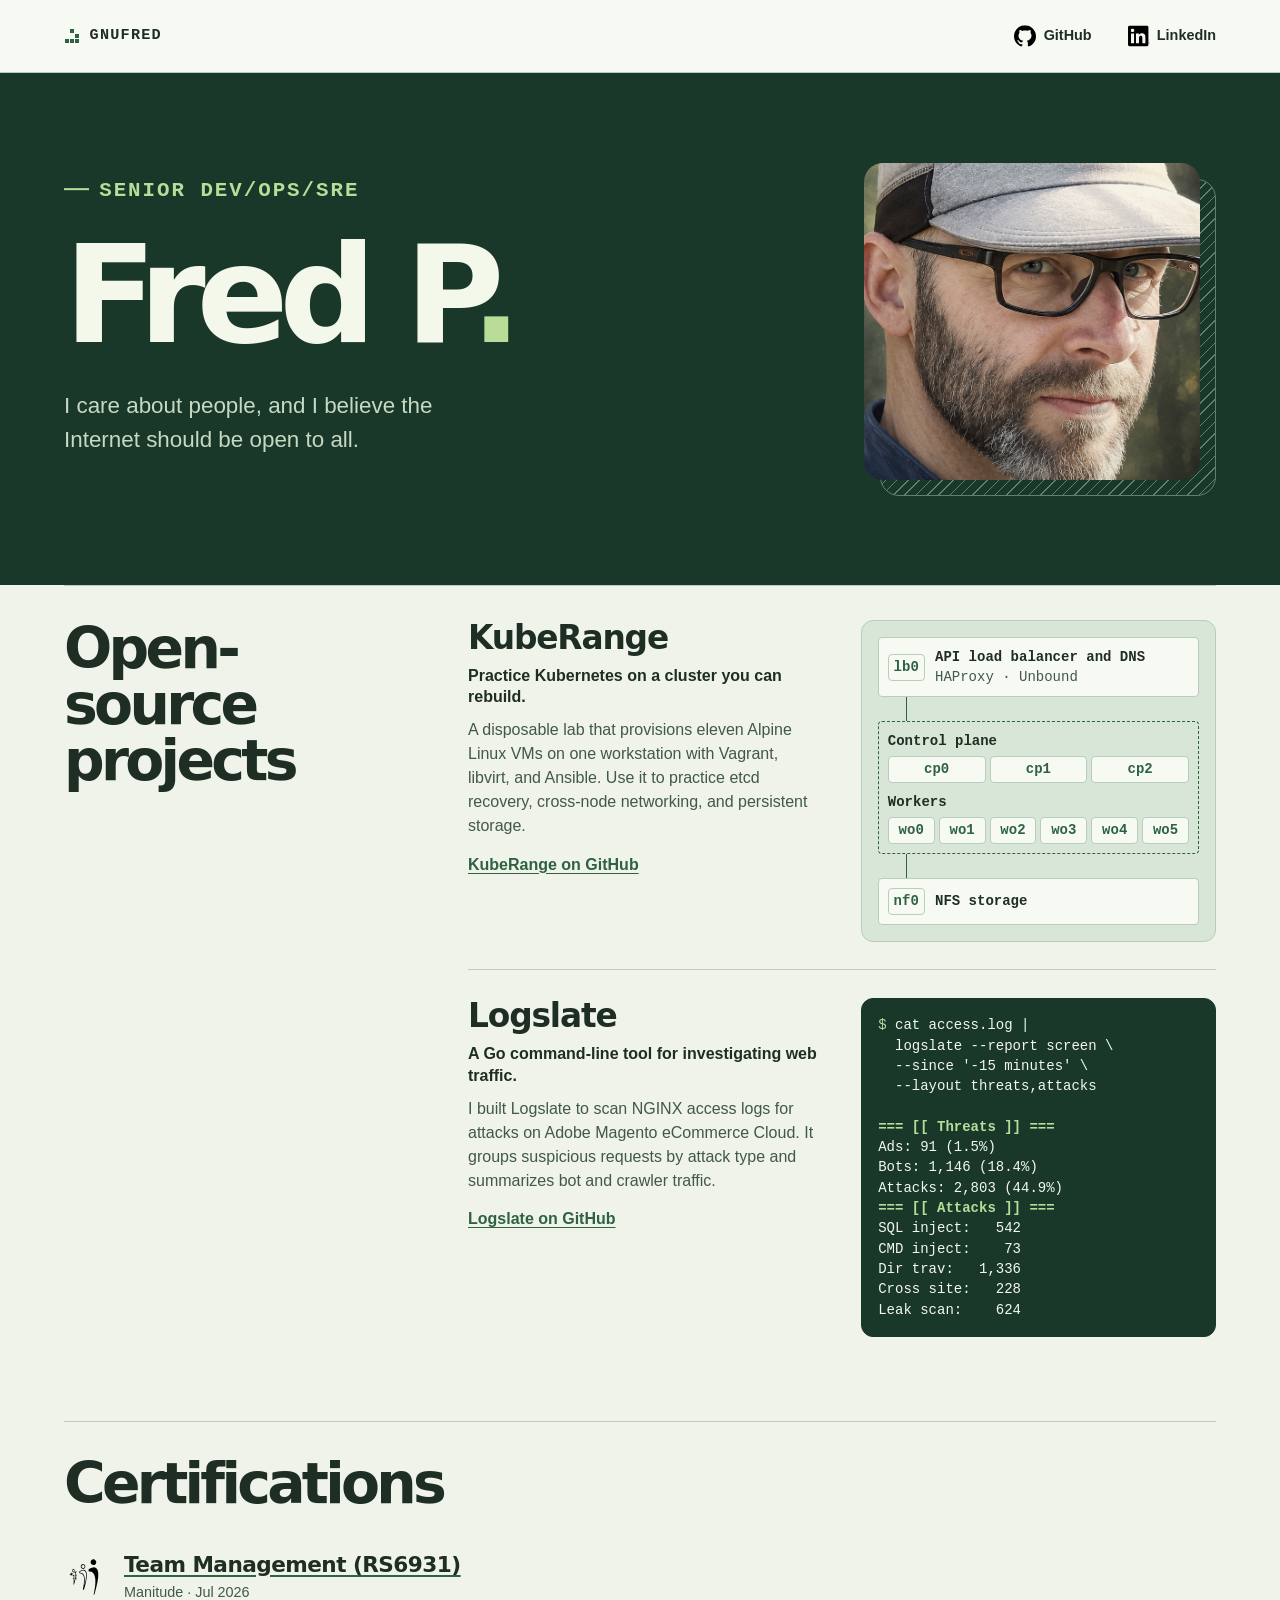
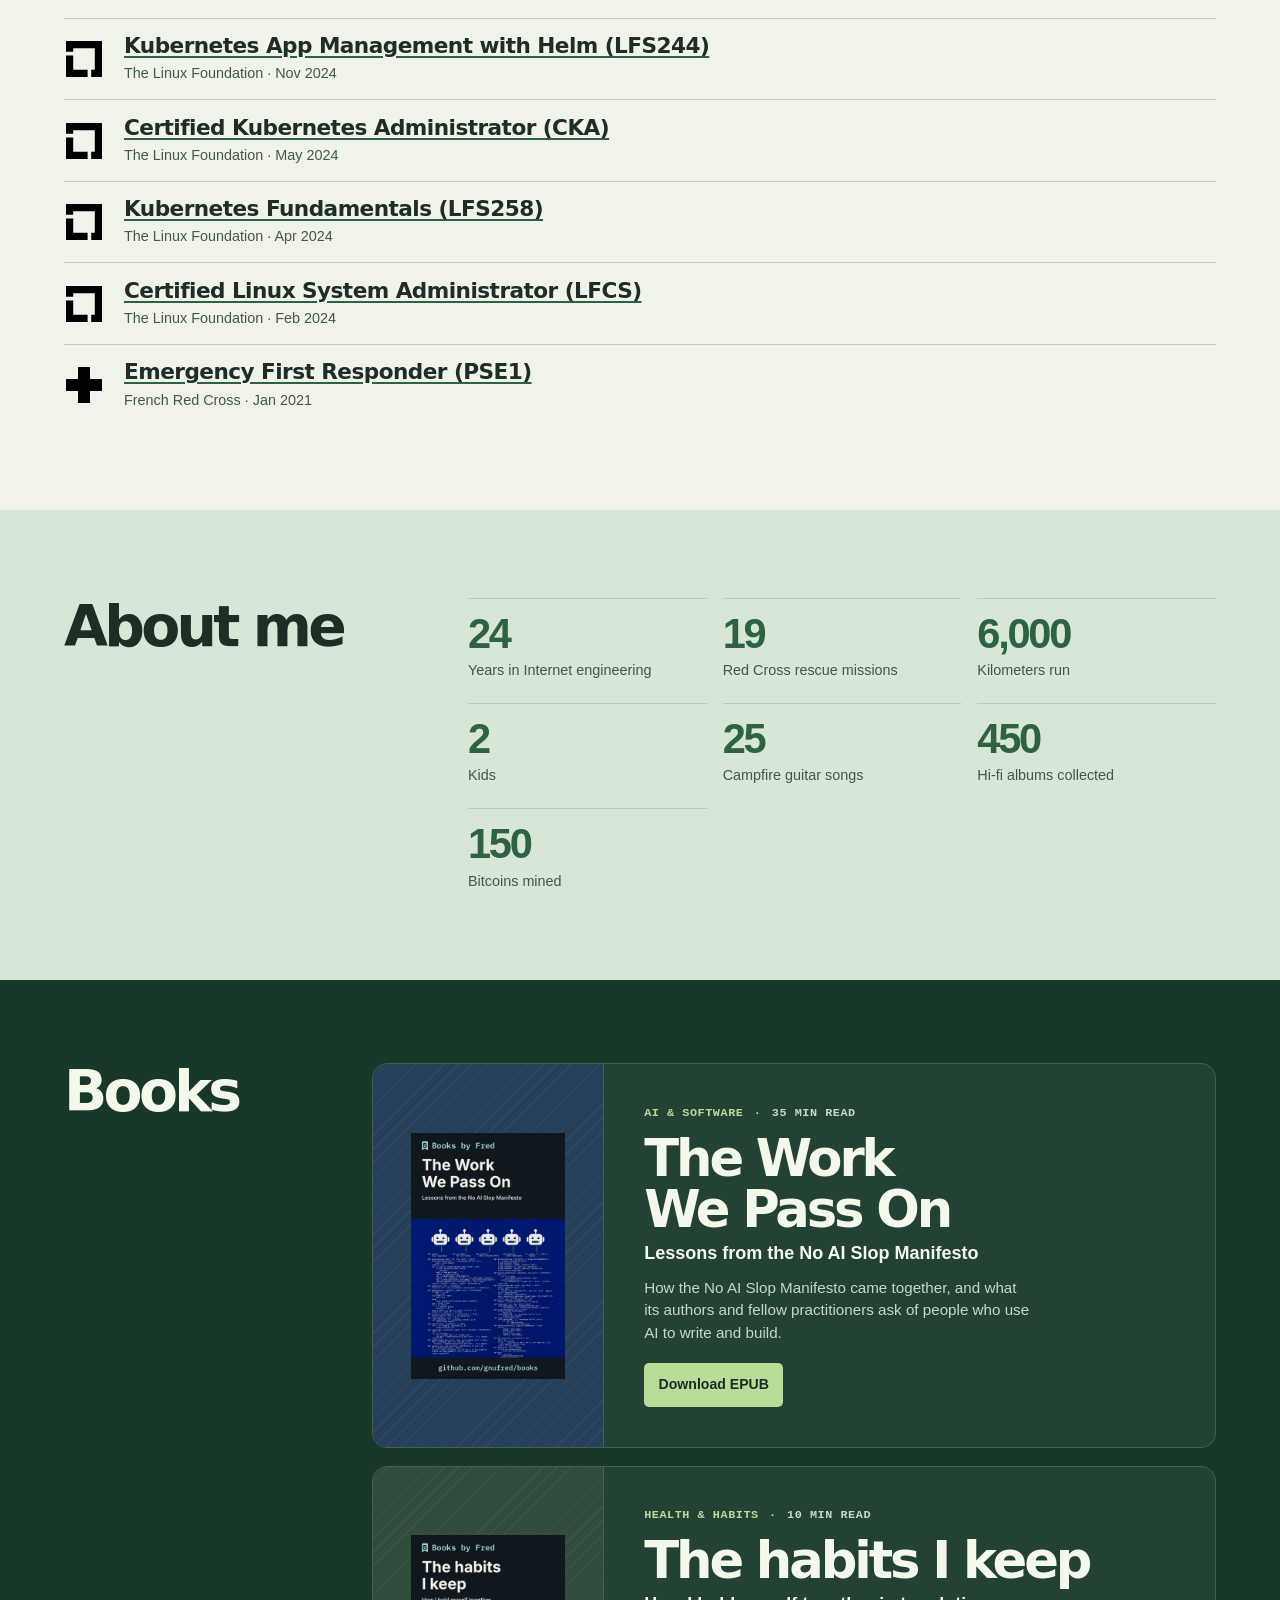
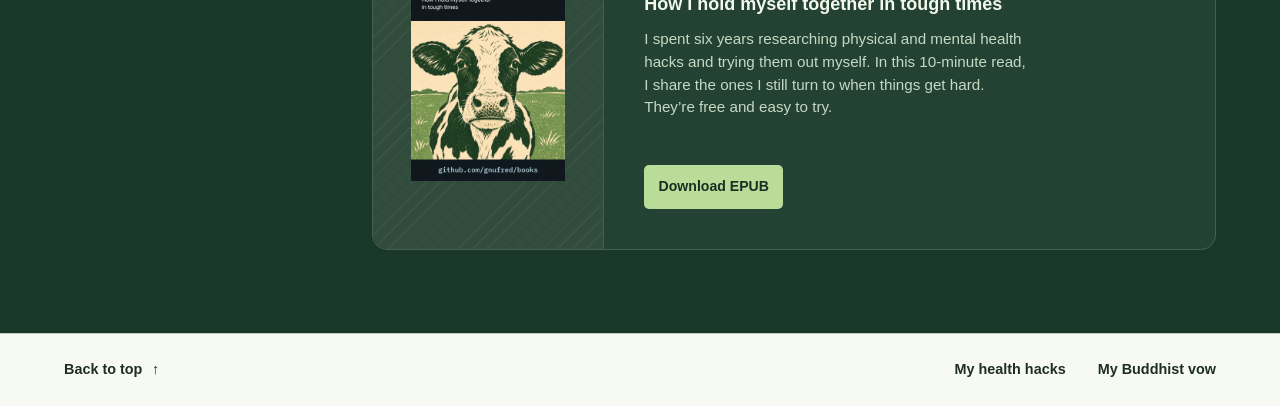
==== commit a604ee4c: "Update The habits I keep listing and download Use the revised subtitle and synopsis with the regener" ====
--- a/docs/index.html
+++ b/docs/index.html
@@ -301,9 +301,10 @@
                 <time datetime="PT10M">10 min read</time>
               </p>
               <h3 id="habits-title">The habits I keep</h3>
-              <p class="book-subtitle">How I keep my s**t together in the darkest hours</p>
+              <p class="book-subtitle">How I hold myself together in tough times</p>
               <p class="book-summary">
-                Six years of research and daily practice, detailed. All free and easy to apply.
+                I spent six years researching physical and mental health hacks and trying them out myself.
+                In this 10-minute read, I share the ones I still turn to when things get hard. They’re free and easy to try.
               </p>
               <a
                 class="book-download"
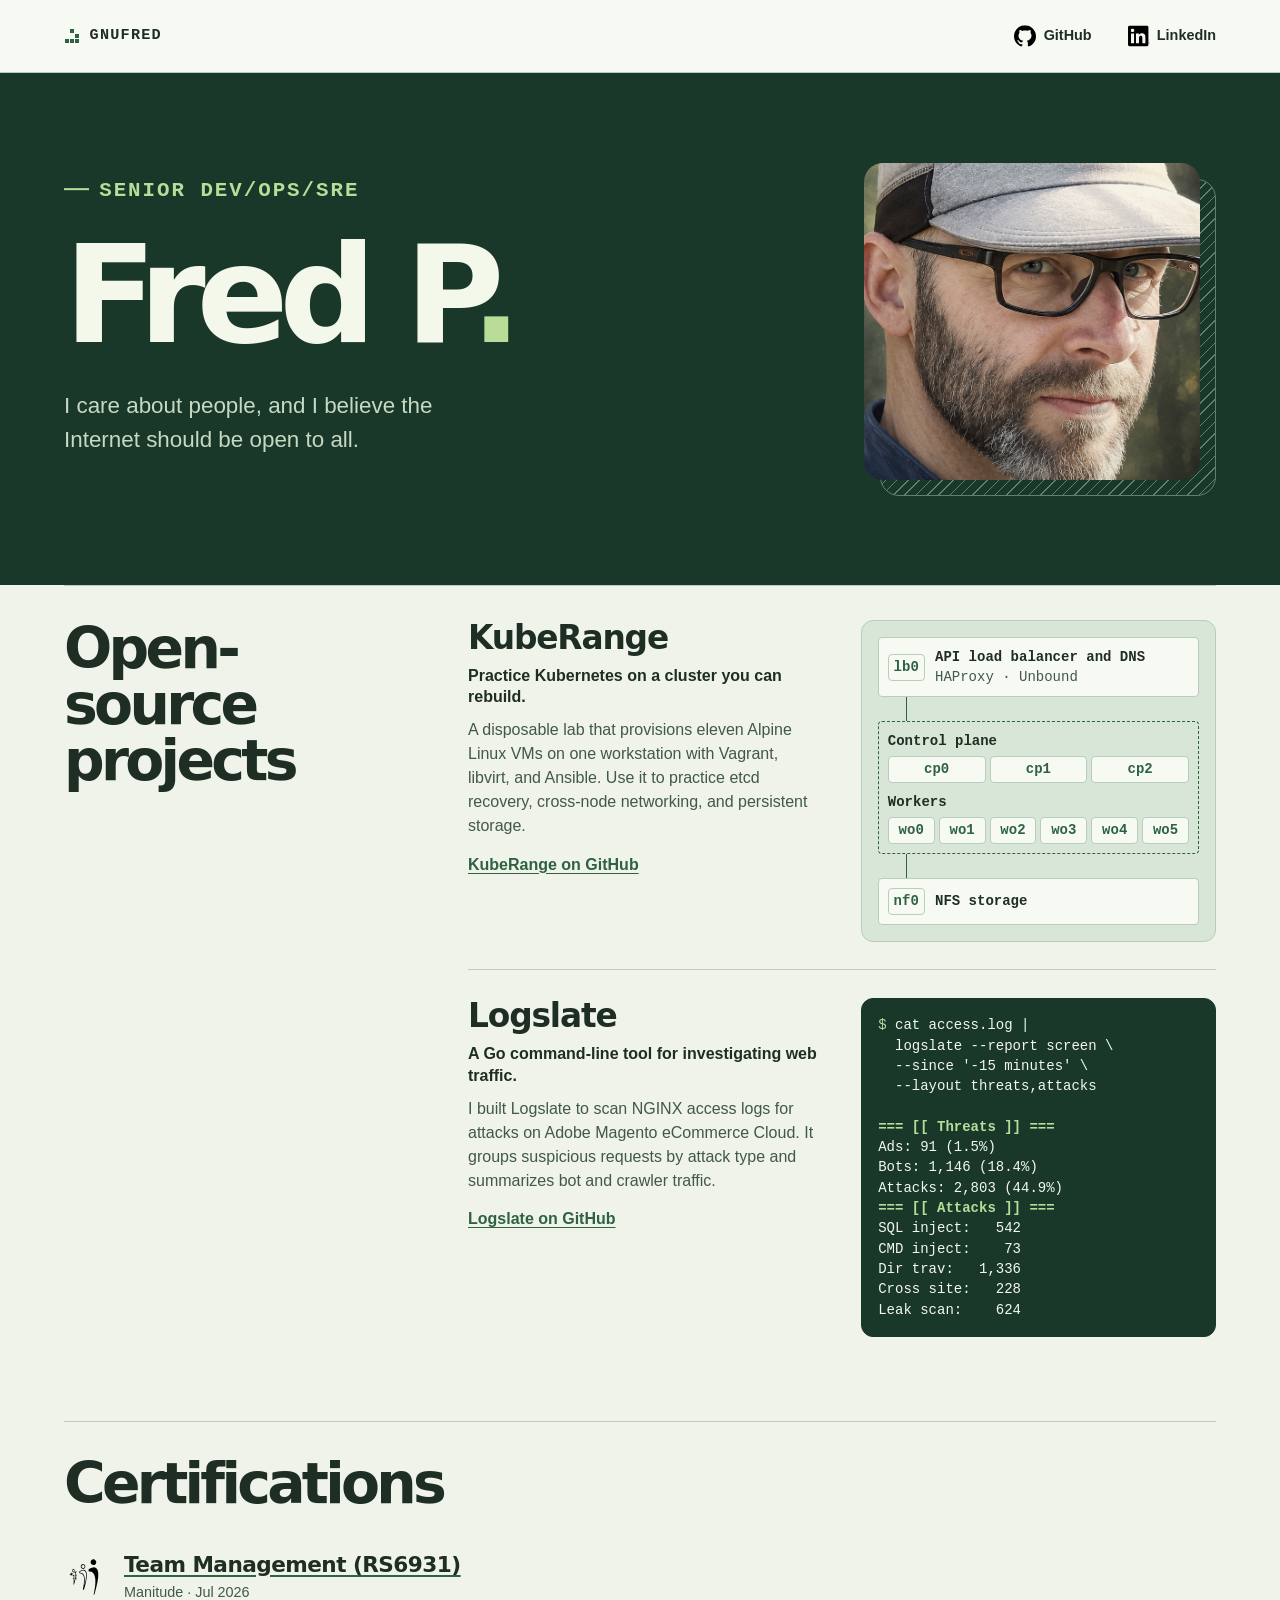
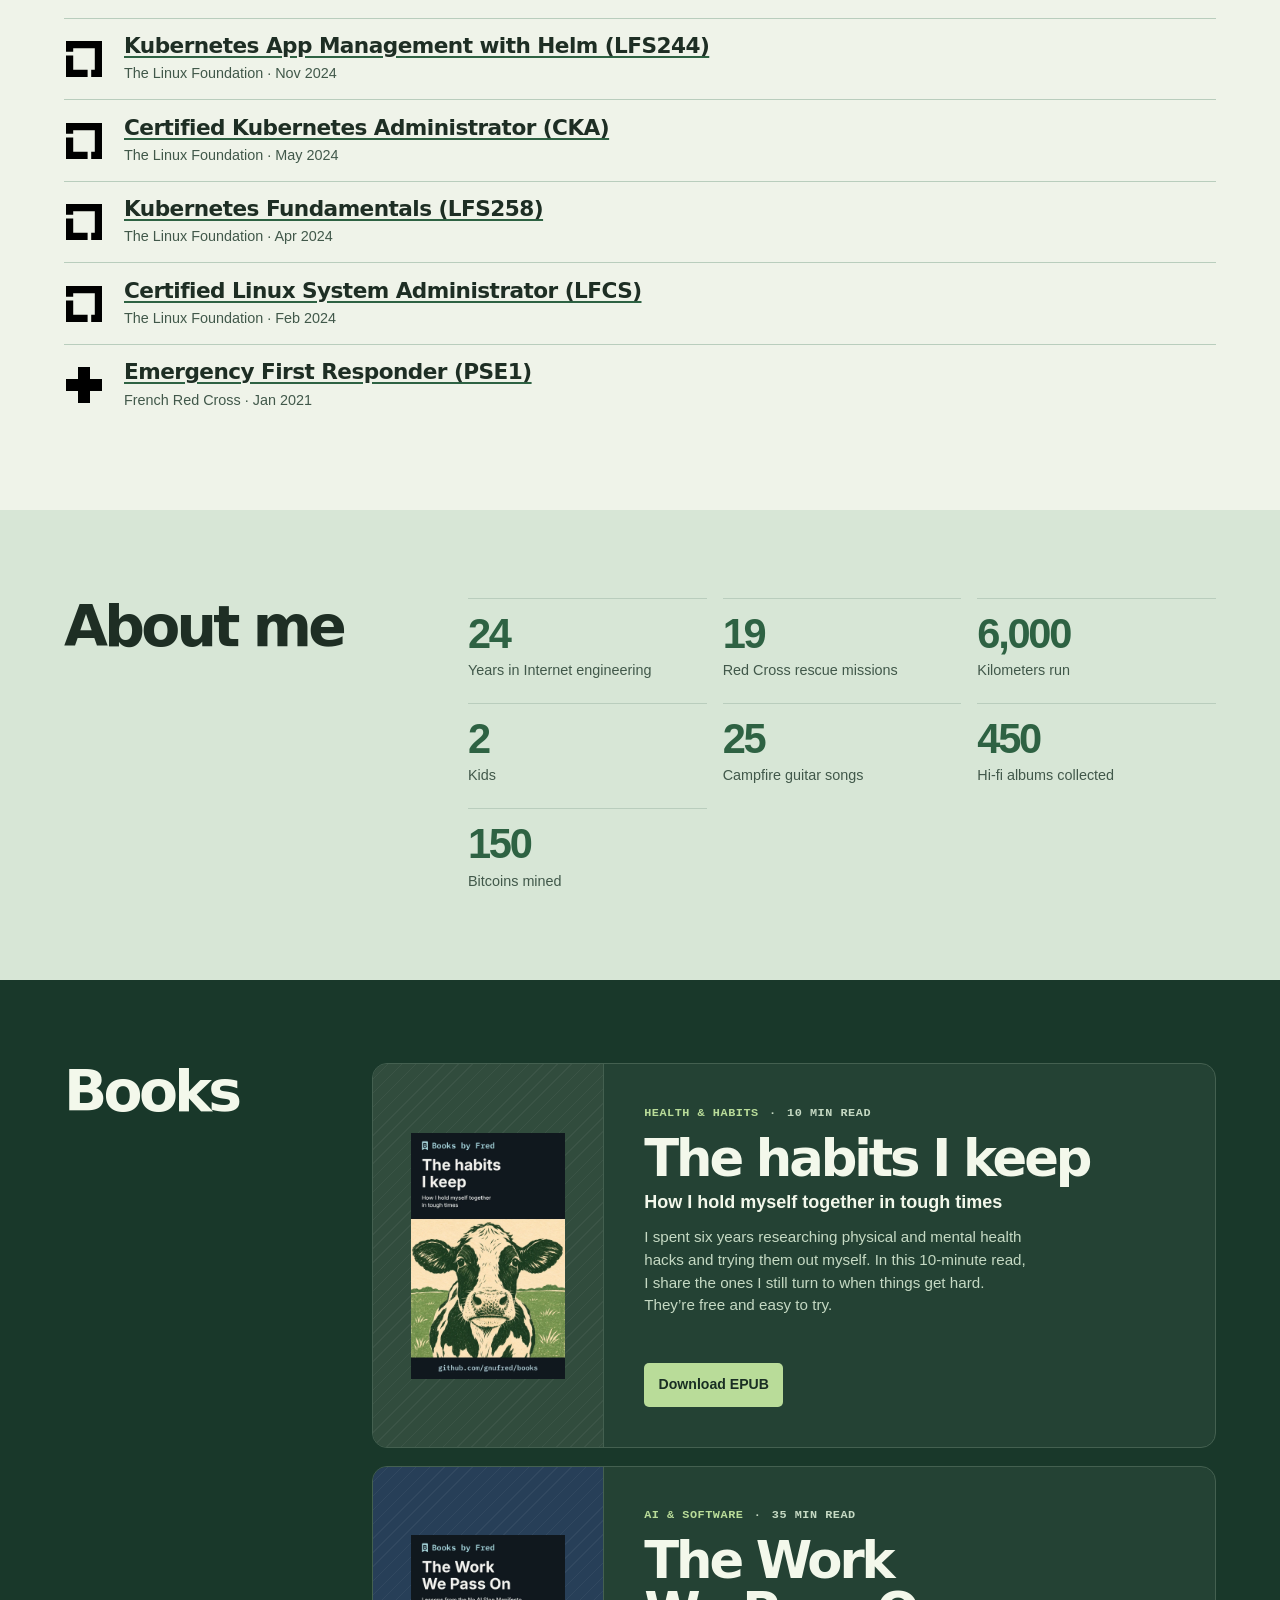
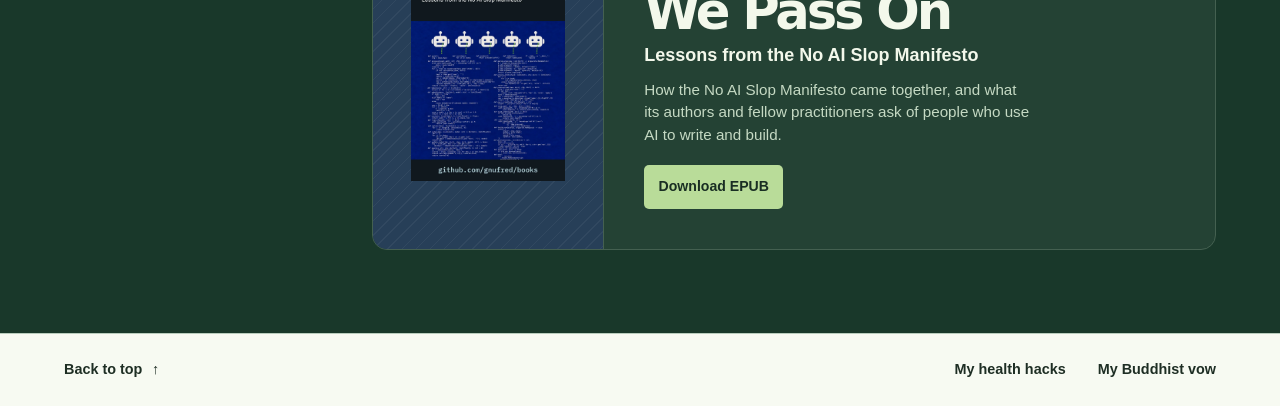
==== commit 9af3a4b2: "List The habits I keep first Feature the health and habits book at the top of the personal site's Bo" ====
--- a/docs/index.html
+++ b/docs/index.html
@@ -263,6 +263,33 @@
         <h2 id="books-heading" class="section-title">Books</h2>
 
         <div class="books-list">
+          <article class="book-entry" aria-labelledby="habits-title">
+            <div class="book-art">
+              <img class="book-cover" src="books-assets/the-habits-i-keep.webp" width="800" height="1280" alt="">
+            </div>
+            <div class="book-copy">
+              <p class="book-meta">
+                <span class="book-category">Health &amp; habits</span>
+                <span aria-hidden="true">·</span>
+                <time datetime="PT10M">10 min read</time>
+              </p>
+              <h3 id="habits-title">The habits I keep</h3>
+              <p class="book-subtitle">How I hold myself together in tough times</p>
+              <p class="book-summary">
+                I spent six years researching physical and mental health hacks and trying them out myself.
+                In this 10-minute read, I share the ones I still turn to when things get hard. They’re free and easy to try.
+              </p>
+              <a
+                class="book-download"
+                href="books-assets/the-habits-i-keep.epub"
+                download
+                aria-label="Download EPUB for The habits I keep"
+              >
+                Download EPUB
+              </a>
+            </div>
+          </article>
+
           <article class="book-entry" aria-labelledby="work-title">
             <div class="book-art book-art--blue">
               <img class="book-cover" src="books-assets/the-work-we-pass-on.webp" width="800" height="1280" alt="">
@@ -289,33 +316,6 @@
               </a>
             </div>
           </article>
-
-          <article class="book-entry" aria-labelledby="habits-title">
-            <div class="book-art">
-              <img class="book-cover" src="books-assets/the-habits-i-keep.webp" width="800" height="1280" alt="">
-            </div>
-            <div class="book-copy">
-              <p class="book-meta">
-                <span class="book-category">Health &amp; habits</span>
-                <span aria-hidden="true">·</span>
-                <time datetime="PT10M">10 min read</time>
-              </p>
-              <h3 id="habits-title">The habits I keep</h3>
-              <p class="book-subtitle">How I hold myself together in tough times</p>
-              <p class="book-summary">
-                I spent six years researching physical and mental health hacks and trying them out myself.
-                In this 10-minute read, I share the ones I still turn to when things get hard. They’re free and easy to try.
-              </p>
-              <a
-                class="book-download"
-                href="books-assets/the-habits-i-keep.epub"
-                download
-                aria-label="Download EPUB for The habits I keep"
-              >
-                Download EPUB
-              </a>
-            </div>
-          </article>
         </div>
       </div>
     </section>
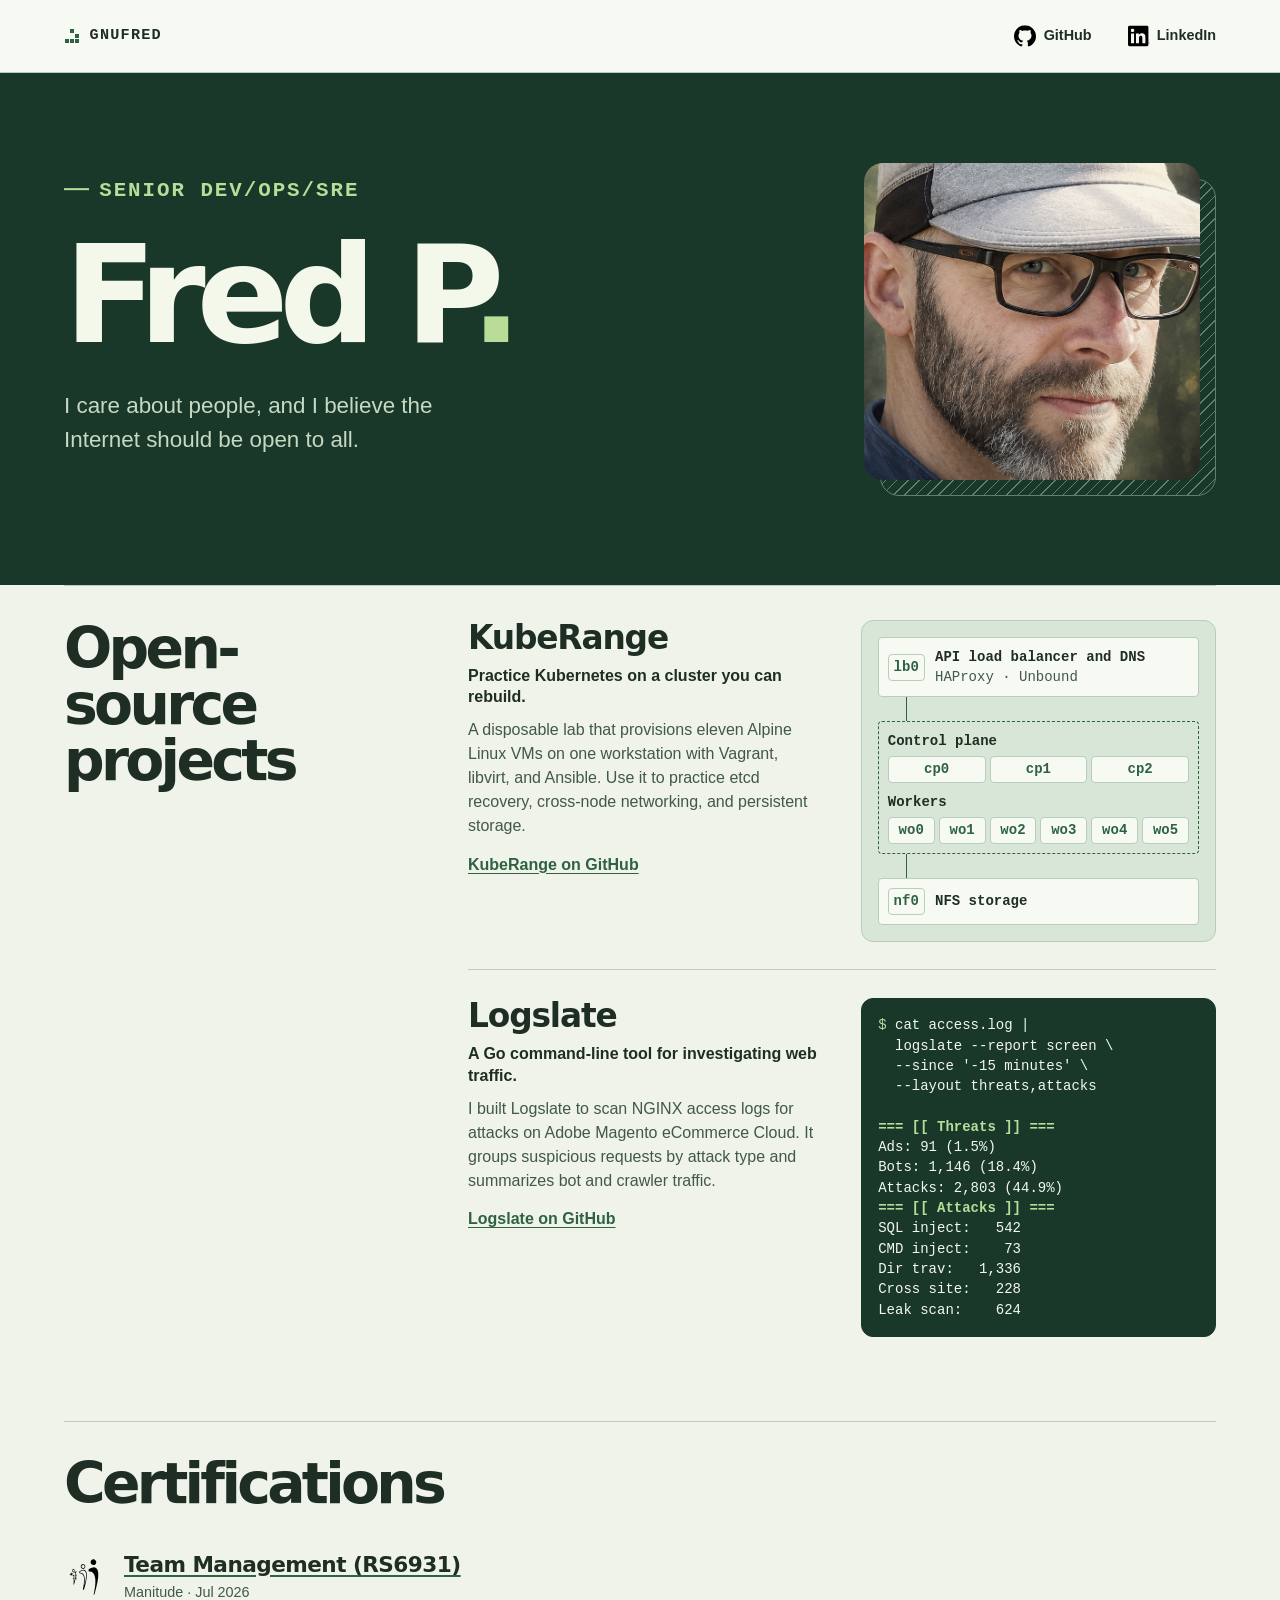
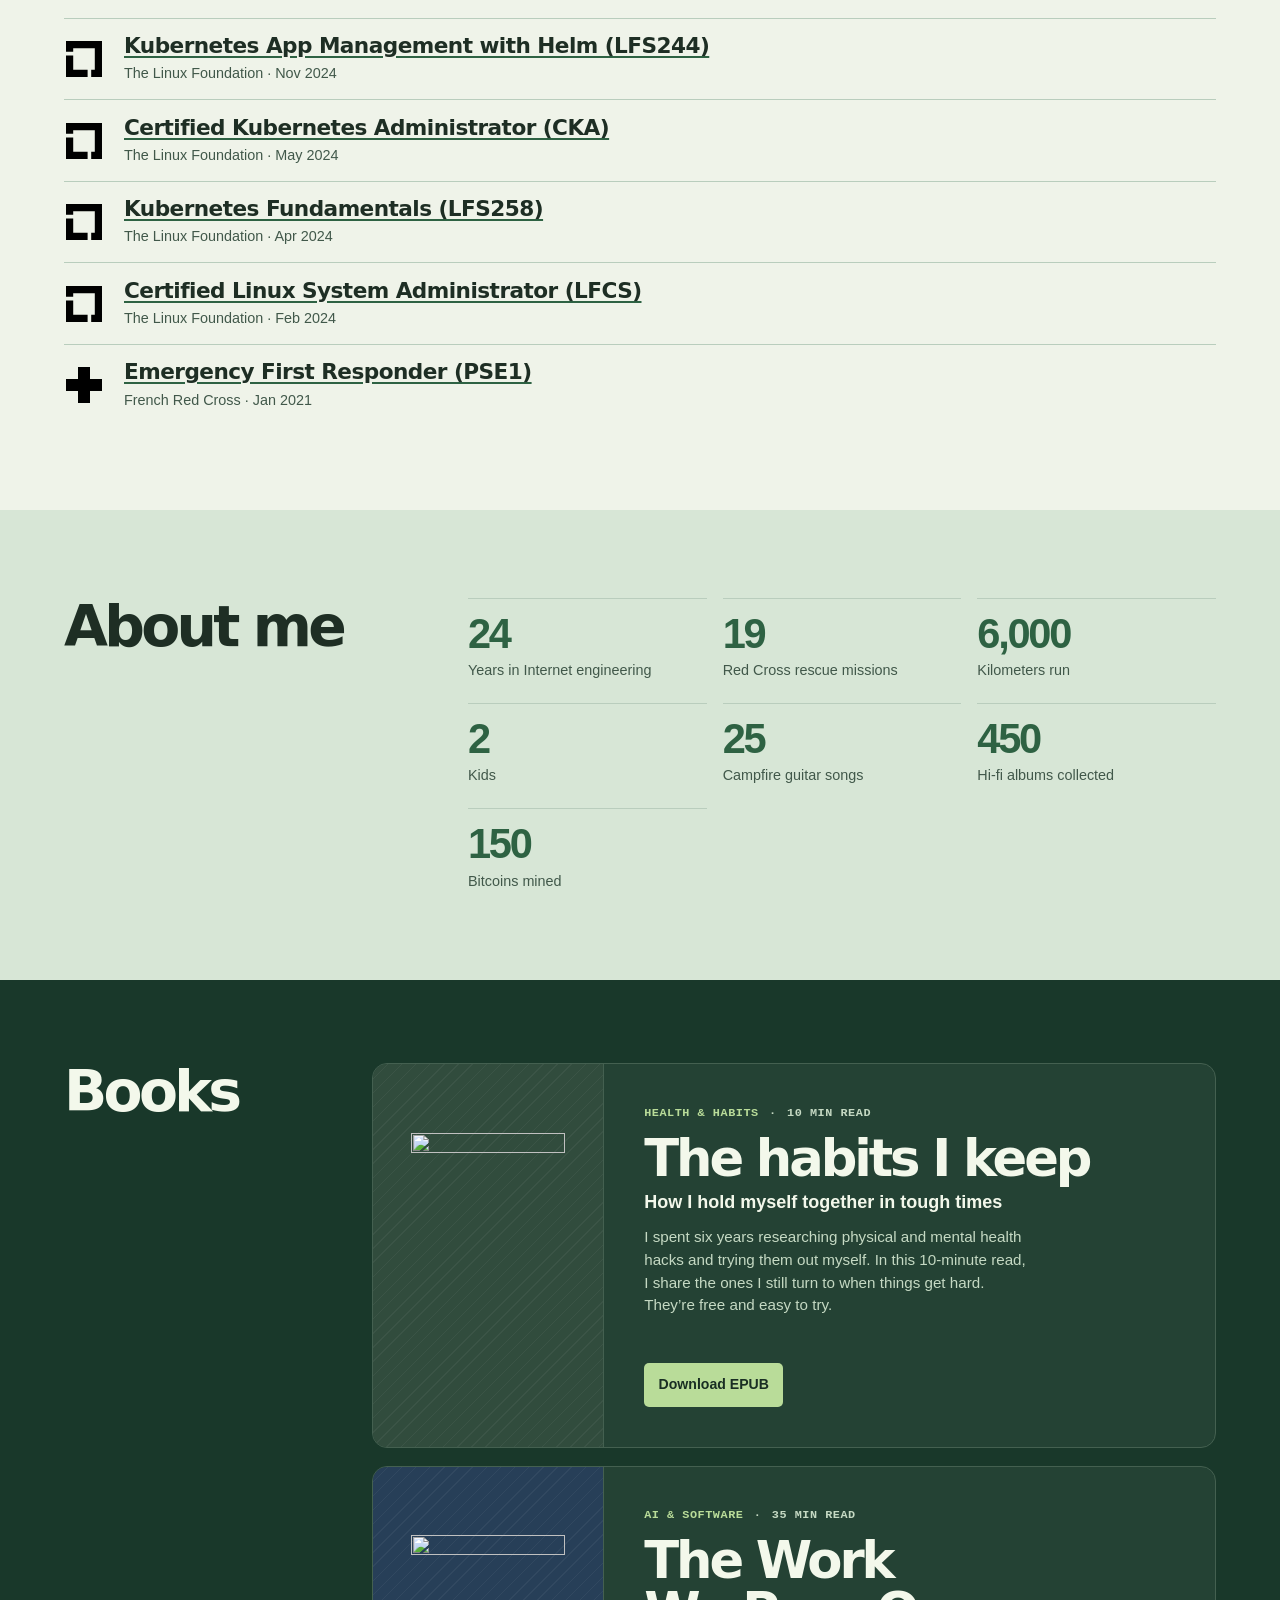
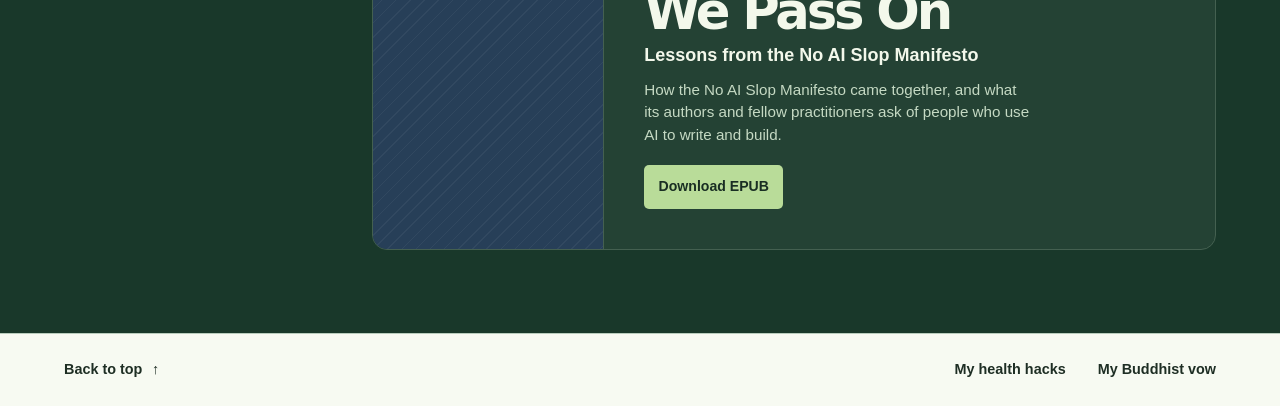
==== commit 69f9159d: "Load homepage covers from the Books site Use the published cover URLs so the homepage can share the " ====
--- a/docs/index.html
+++ b/docs/index.html
@@ -265,7 +265,7 @@
         <div class="books-list">
           <article class="book-entry" aria-labelledby="habits-title">
             <div class="book-art">
-              <img class="book-cover" src="books-assets/the-habits-i-keep.webp" width="800" height="1280" alt="">
+              <img class="book-cover" src="https://gnufred.dev/books/books/covers/the-habits-i-keep.webp" width="800" height="1280" alt="">
             </div>
             <div class="book-copy">
               <p class="book-meta">
@@ -281,8 +281,7 @@
               </p>
               <a
                 class="book-download"
-                href="books-assets/the-habits-i-keep.epub"
-                download
+                href="https://raw.githubusercontent.com/gnufred/books/main/books/get/the-habits-i-keep.epub"
                 aria-label="Download EPUB for The habits I keep"
               >
                 Download EPUB
@@ -292,7 +291,7 @@
 
           <article class="book-entry" aria-labelledby="work-title">
             <div class="book-art book-art--blue">
-              <img class="book-cover" src="books-assets/the-work-we-pass-on.webp" width="800" height="1280" alt="">
+              <img class="book-cover" src="https://gnufred.dev/books/books/covers/the-work-we-pass-on.webp" width="800" height="1280" alt="">
             </div>
             <div class="book-copy">
               <p class="book-meta">
@@ -308,8 +307,7 @@
               </p>
               <a
                 class="book-download"
-                href="books-assets/the-work-we-pass-on.epub"
-                download
+                href="https://raw.githubusercontent.com/gnufred/books/main/books/get/the-work-we-pass-on.epub"
                 aria-label="Download EPUB for The Work We Pass On"
               >
                 Download EPUB
